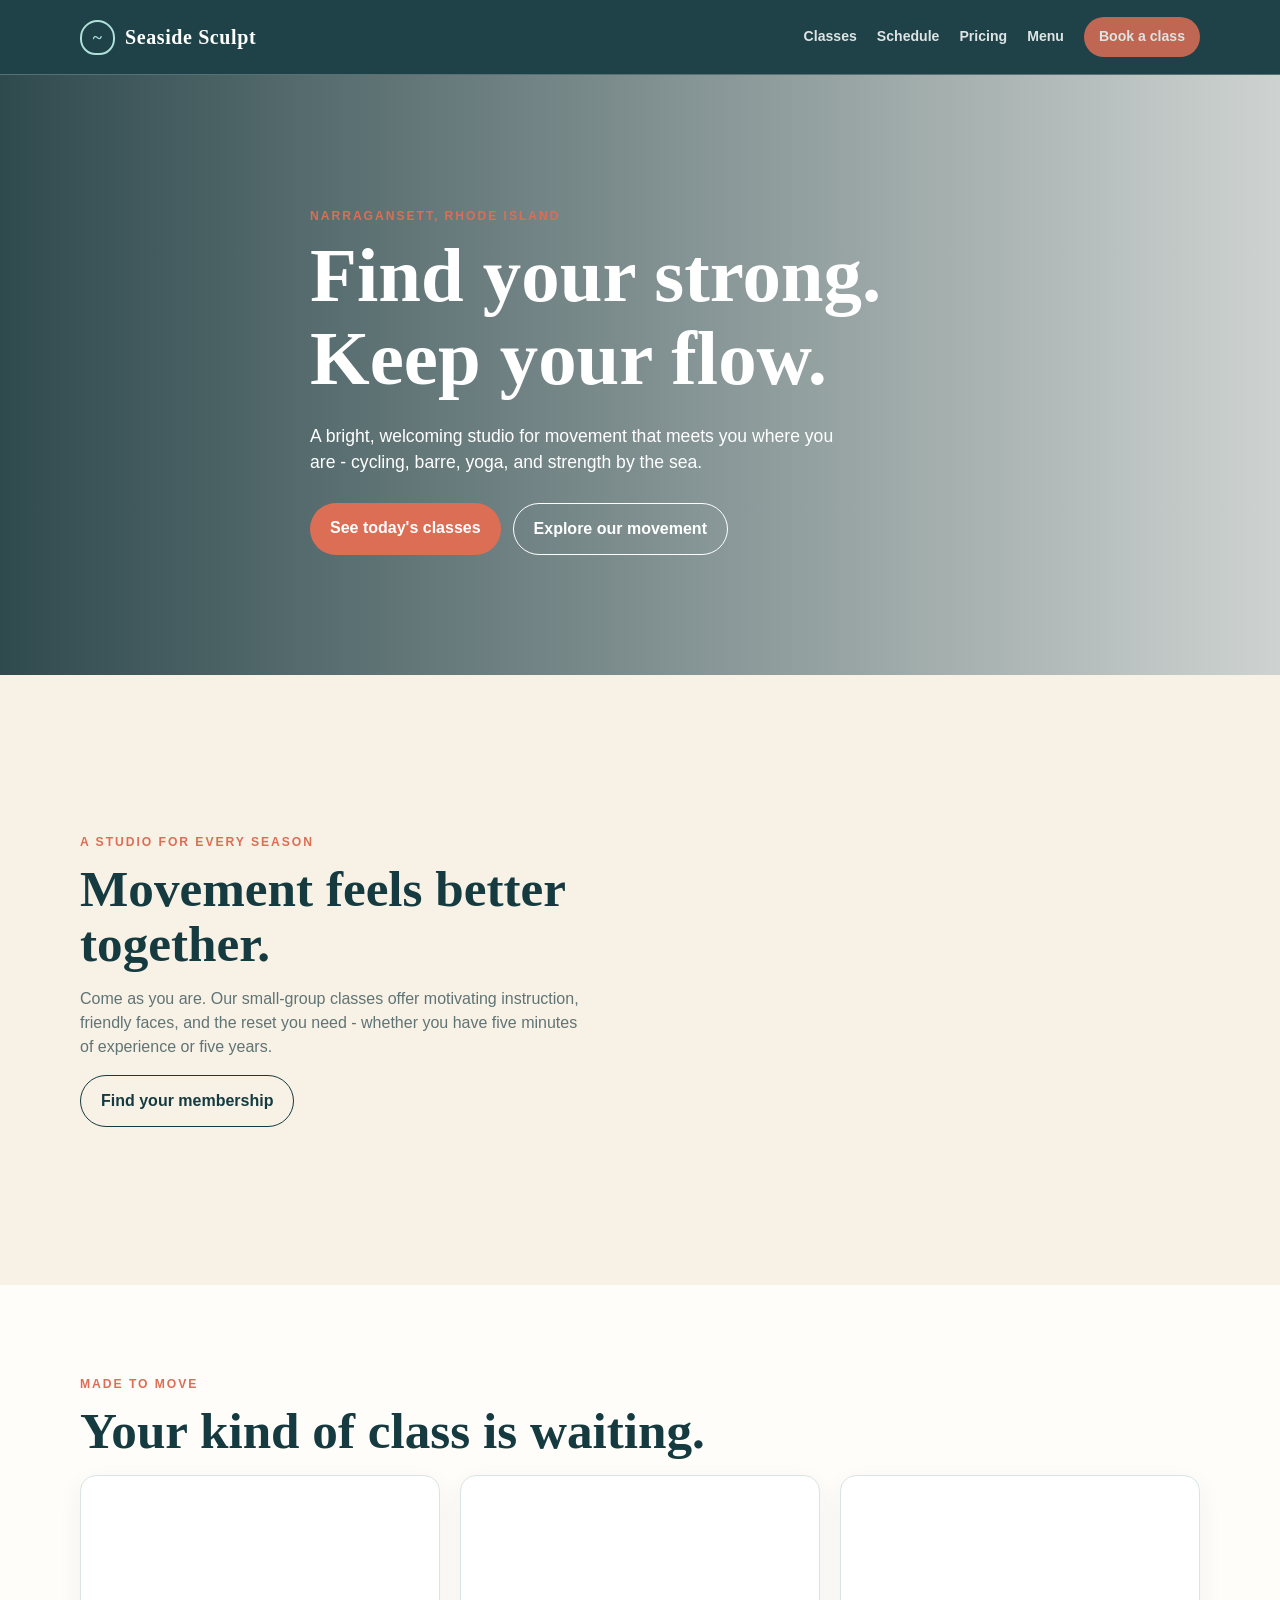
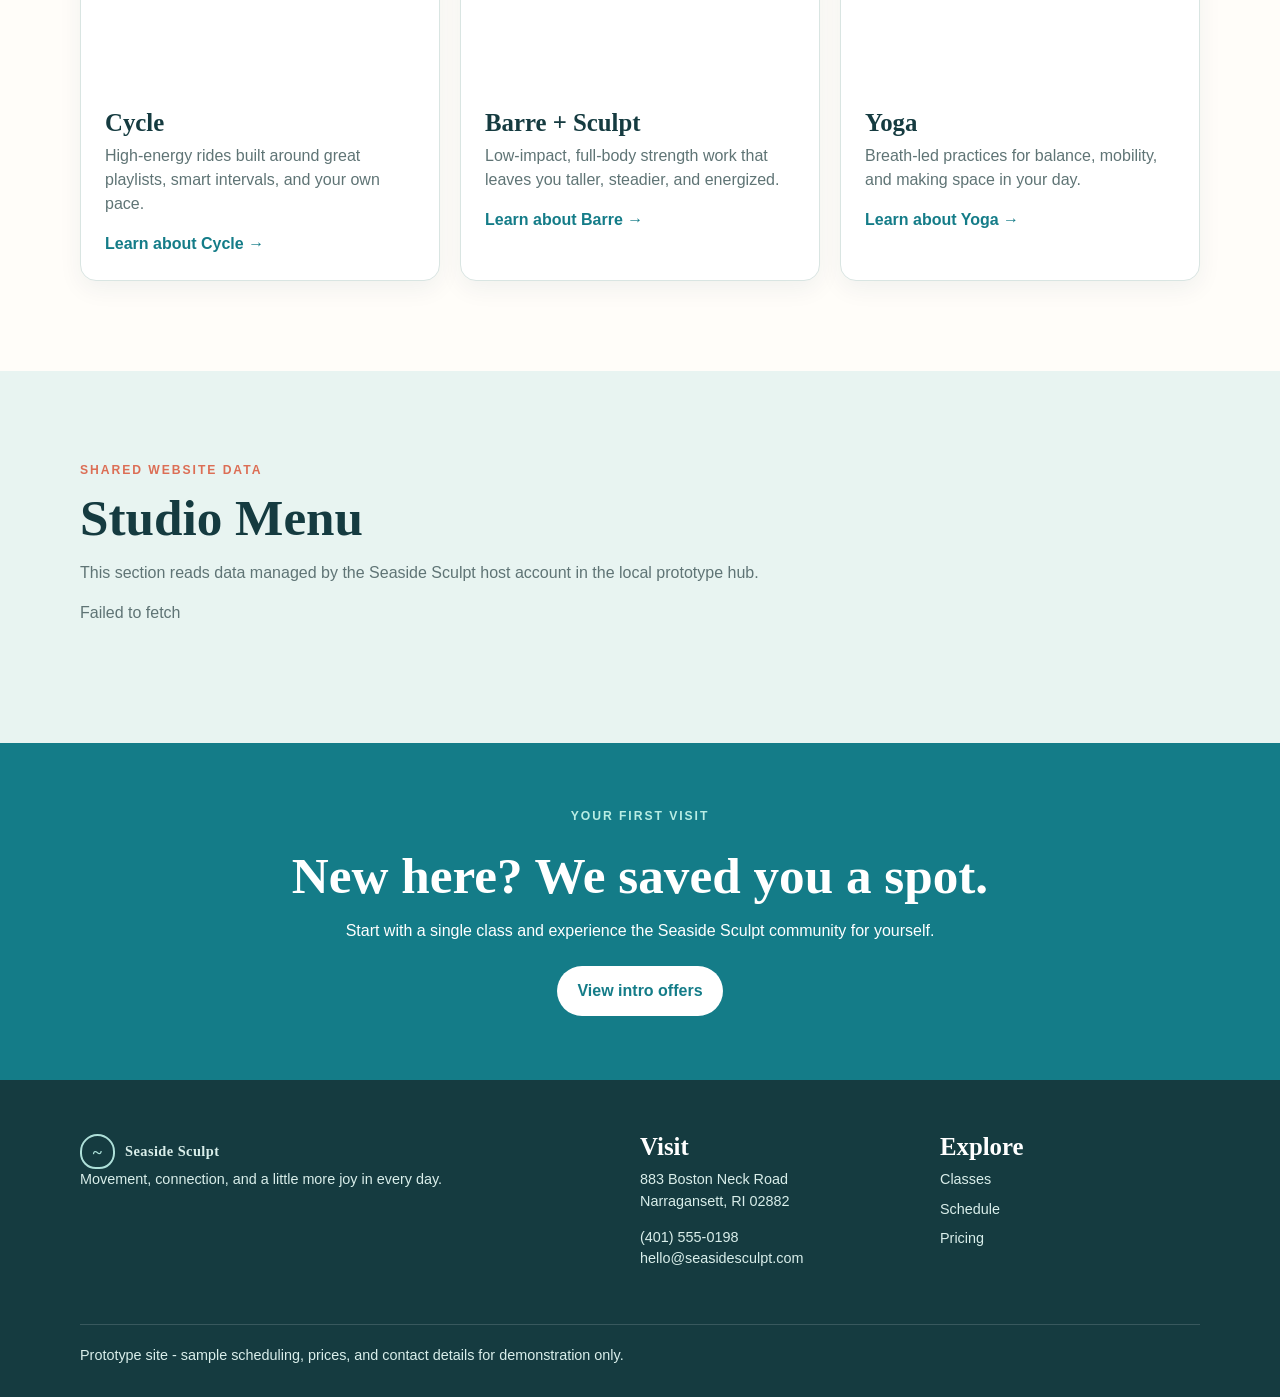
==== index.html @ a45eb60c "Initial Seaside Sculpt RI website Co-authored-by: Copilot App <223556219+Copilot@users.noreply.githu" ====
<!doctype html>
<html lang="en">
<head>
  <meta charset="utf-8">
  <meta name="viewport" content="width=device-width, initial-scale=1">
  <meta name="description" content="Seaside Sculpt is a welcoming Narragansett fitness studio for cycling, barre, yoga, and strength classes.">
  <title>Seaside Sculpt | Move by the sea</title>
  <link rel="stylesheet" href="styles.css">
</head>
<body data-page="home">
  <header class="site-header">
    <nav class="nav container" aria-label="Primary navigation">
      <a class="brand" href="index.html"><span class="brand-mark" aria-hidden="true">~</span>Seaside Sculpt</a>
      <button class="menu-toggle" aria-label="Open navigation" aria-expanded="false">☰</button>
      <div class="nav-links">
        <a href="classes/">Classes</a><a href="schedule/">Schedule</a><a href="pricing/">Pricing</a><a href="#live-menu">Menu</a>
        <a class="nav-button" href="schedule/">Book a class</a>
      </div>
    </nav>
  </header>
  <main>
    <section class="hero">
      <div class="container hero-copy">
        <p class="eyebrow">Narragansett, Rhode Island</p>
        <h1>Find your strong.<br>Keep your flow.</h1>
        <p>A bright, welcoming studio for movement that meets you where you are - cycling, barre, yoga, and strength by the sea.</p>
        <div class="hero-actions"><a class="button" href="schedule/">See today's classes</a><a class="button secondary" href="classes/">Explore our movement</a></div>
      </div>
    </section>
    <section class="intro">
      <div class="container two-col">
        <div>
          <p class="eyebrow">A studio for every season</p>
          <h2>Movement feels better together.</h2>
          <p class="lede">Come as you are. Our small-group classes offer motivating instruction, friendly faces, and the reset you need - whether you have five minutes of experience or five years.</p>
          <a class="button secondary" href="pricing/">Find your membership</a>
        </div>
        <div class="feature-image" role="img" aria-label="People training together in a bright studio"></div>
      </div>
    </section>
    <section class="section">
      <div class="container">
        <p class="eyebrow">Made to move</p>
        <h2>Your kind of class is waiting.</h2>
        <div class="cards">
          <article class="card"><div class="card-image"></div><div class="card-content"><h3>Cycle</h3><p>High-energy rides built around great playlists, smart intervals, and your own pace.</p><a class="book-link" href="classes/">Learn about Cycle →</a></div></article>
          <article class="card"><div class="card-image"></div><div class="card-content"><h3>Barre + Sculpt</h3><p>Low-impact, full-body strength work that leaves you taller, steadier, and energized.</p><a class="book-link" href="classes/">Learn about Barre →</a></div></article>
          <article class="card"><div class="card-image"></div><div class="card-content"><h3>Yoga</h3><p>Breath-led practices for balance, mobility, and making space in your day.</p><a class="book-link" href="classes/">Learn about Yoga →</a></div></article>
        </div>
      </div>
    </section>
    <section id="live-menu" class="section shared-menu-section" data-menu-api="http://127.0.0.1:5050/api/sites/seaside-sculpt/menu">
      <div class="container">
        <p class="eyebrow">Shared website data</p>
        <h2>Studio Menu</h2>
        <p class="lede">This section reads data managed by the Seaside Sculpt host account in the local prototype hub.</p>
        <p class="shared-menu-status" role="status">Loading menu data...</p>
        <div class="shared-menu-grid"></div>
      </div>
    </section>
    <section class="banner"><div class="container"><p class="eyebrow" style="color:#b9ede4">Your first visit</p><h2>New here? We saved you a spot.</h2><p>Start with a single class and experience the Seaside Sculpt community for yourself.</p><a class="button" href="pricing/">View intro offers</a></div></section>
  </main>
  <footer class="site-footer">
    <div class="container footer-grid">
      <div><a class="brand" href="index.html"><span class="brand-mark" aria-hidden="true">~</span>Seaside Sculpt</a><p>Movement, connection, and a little more joy in every day.</p></div>
      <div><h3>Visit</h3><p>883 Boston Neck Road<br>Narragansett, RI 02882</p><p>(401) 555-0198<br>hello@seasidesculpt.com</p></div>
      <div><h3>Explore</h3><div class="footer-links"><a href="classes/">Classes</a><a href="schedule/">Schedule</a><a href="pricing/">Pricing</a></div></div>
    </div><div class="container"><p class="copyright">Prototype site - sample scheduling, prices, and contact details for demonstration only.</p></div>
  </footer>
  <script src="app.js"></script>
  <script src="prototype-menu.js"></script>
</body>
</html>
---- styles.css ----
:root {
  --ink: #153b40;
  --muted: #5f7475;
  --ocean: #147c88;
  --foam: #e8f4f1;
  --sand: #f8f1e6;
  --coral: #dc6e55;
  --white: #fffdf9;
  --line: #d9e5e2;
  --shadow: 0 16px 40px rgba(21, 59, 64, .12);
}

* { box-sizing: border-box; }
html { scroll-behavior: smooth; }
body { margin: 0; color: var(--ink); background: var(--white); font-family: "Segoe UI", Arial, sans-serif; line-height: 1.5; }
a { color: inherit; text-decoration: none; }
button, input, select { font: inherit; }
.eyebrow { margin: 0 0 10px; color: var(--coral); font-size: .76rem; font-weight: 800; letter-spacing: .16em; text-transform: uppercase; }
h1, h2, h3, p { margin-top: 0; }
h1, h2, h3 { font-family: Georgia, "Times New Roman", serif; line-height: 1.08; }
h1 { font-size: clamp(2.8rem, 6vw, 5.8rem); margin-bottom: 22px; }
h2 { font-size: clamp(2rem, 4vw, 3.6rem); margin-bottom: 16px; }
h3 { font-size: 1.55rem; margin-bottom: 8px; }
.container { width: min(1120px, calc(100% - 40px)); margin: auto; }
.site-header { position: sticky; top: 0; z-index: 20; border-bottom: 1px solid rgba(255,255,255,.25); background: rgba(21,59,64,.96); color: white; }
.nav { min-height: 74px; display: flex; align-items: center; justify-content: space-between; gap: 20px; }
.brand { display: flex; align-items: center; gap: 10px; font-family: Georgia, serif; font-size: 1.25rem; font-weight: 700; letter-spacing: .03em; }
.brand-mark { width: 35px; height: 35px; border: 2px solid #aee0d9; border-radius: 50% 50% 45% 45%; display: grid; place-items: center; color: #aee0d9; font-size: 1.1rem; }
.nav-links { display: flex; align-items: center; gap: 20px; font-size: .88rem; font-weight: 700; }
.nav-links a { opacity: .85; }
.nav-links a:hover, .nav-links a[aria-current="page"] { opacity: 1; color: #b9ede4; }
.nav-button, .button { display: inline-block; border: 0; border-radius: 999px; padding: 13px 20px; background: var(--coral); color: white; font-weight: 800; cursor: pointer; }
.nav-button { padding: 9px 15px; }
.button.secondary { border: 1px solid var(--ink); background: transparent; color: var(--ink); }
.menu-toggle { display: none; border: 0; color: white; background: none; font-size: 1.5rem; }
.hero { min-height: 600px; display: grid; align-items: end; padding: 90px 0 78px; color: white; background: linear-gradient(90deg, rgba(11,43,48,.85), rgba(11,43,48,.2)), url("https://images.unsplash.com/photo-1544367567-0f2fcb009e0b?auto=format&fit=crop&w=1800&q=85") center/cover; }
.hero-copy { max-width: 660px; }
.hero p:not(.eyebrow) { max-width: 550px; font-size: 1.1rem; }
.hero-actions { display: flex; flex-wrap: wrap; gap: 12px; margin-top: 28px; }
.hero .button.secondary { border-color: white; color: white; }
.intro, .section { padding: 90px 0; }
.intro { background: var(--sand); }
.two-col { display: grid; grid-template-columns: 1fr 1fr; align-items: center; gap: clamp(34px, 8vw, 100px); }
.feature-image { min-height: 430px; border-radius: 160px 160px 16px 16px; background: url("https://images.unsplash.com/photo-1571019613454-1cb2f99b2d8b?auto=format&fit=crop&w=900&q=85") center/cover; }
.cards { display: grid; grid-template-columns: repeat(3, 1fr); gap: 20px; }
.card { overflow: hidden; border: 1px solid var(--line); border-radius: 16px; background: white; box-shadow: 0 8px 24px rgba(21,59,64,.06); }
.card-image { height: 210px; background-position: center; background-size: cover; }
.card:nth-child(1) .card-image { background-image: url("https://images.unsplash.com/photo-1518611012118-696072aa579a?auto=format&fit=crop&w=700&q=85"); }
.card:nth-child(2) .card-image { background-image: url("https://images.unsplash.com/photo-1574680178050-55c6a6a96e0a?auto=format&fit=crop&w=700&q=85"); }
.card:nth-child(3) .card-image { background-image: url("https://images.unsplash.com/photo-1506126613408-eca07ce68773?auto=format&fit=crop&w=700&q=85"); }
.card-content { padding: 24px; }
.card-content p, .lede { color: var(--muted); }
.banner { padding: 64px 0; background: var(--ocean); color: white; text-align: center; }
.banner p { max-width: 600px; margin: 0 auto 23px; }
.banner .button { background: white; color: var(--ocean); }
.page-hero { padding: 76px 0 58px; background: var(--foam); }
.page-hero h1 { font-size: clamp(2.7rem, 5vw, 4.8rem); }
.page-hero p { max-width: 650px; color: var(--muted); font-size: 1.1rem; }
.class-list, .pricing-grid { display: grid; gap: 18px; }
.class-list { grid-template-columns: repeat(3, 1fr); }
.class-item { padding: 30px; border-top: 5px solid var(--coral); background: var(--sand); }
.class-item:nth-child(2) { border-color: var(--ocean); }
.class-item:nth-child(3) { border-color: #a77745; }
.tag { display: inline-block; margin-bottom: 14px; color: var(--ocean); font-size: .75rem; font-weight: 800; letter-spacing: .1em; text-transform: uppercase; }
.schedule-toolbar { display: flex; justify-content: space-between; align-items: center; gap: 20px; margin: 30px 0 20px; }
.schedule-toolbar select { min-width: 220px; padding: 11px; border: 1px solid var(--line); border-radius: 6px; color: var(--ink); background: white; }
.schedule { width: 100%; border-collapse: collapse; }
.schedule th { padding: 14px 18px; color: var(--muted); font-size: .78rem; letter-spacing: .08em; text-align: left; text-transform: uppercase; }
.schedule td { padding: 20px 18px; border-top: 1px solid var(--line); }
.schedule td:first-child { font-weight: 800; white-space: nowrap; }
.schedule td:last-child { text-align: right; }
.book-link { color: var(--ocean); font-weight: 800; }
.pricing-grid { grid-template-columns: repeat(3, 1fr); align-items: stretch; }
.price-card { position: relative; padding: 32px; border: 1px solid var(--line); border-radius: 16px; background: white; }
.price-card.featured { border: 2px solid var(--ocean); box-shadow: var(--shadow); }
.badge { position: absolute; top: -13px; padding: 5px 11px; border-radius: 999px; background: var(--ocean); color: white; font-size: .72rem; font-weight: 800; letter-spacing: .08em; text-transform: uppercase; }
.price { margin: 22px 0; font-family: Georgia, serif; font-size: 3rem; }
.price span { font-family: "Segoe UI", Arial, sans-serif; font-size: .9rem; color: var(--muted); }
.price-card ul { padding-left: 18px; color: var(--muted); }
.price-card li { padding: 6px 0; }
.notice { padding: 20px; border-left: 4px solid var(--coral); background: var(--sand); }
.site-footer { padding: 54px 0 30px; background: var(--ink); color: #d9eeea; }
.footer-grid { display: grid; grid-template-columns: 2fr 1fr 1fr; gap: 40px; }
.site-footer h3 { color: white; }
.site-footer p, .site-footer a { font-size: .9rem; }
.footer-links { display: grid; gap: 8px; }
.copyright { margin: 40px 0 0; padding-top: 20px; border-top: 1px solid rgba(255,255,255,.15); font-size: .78rem; }

/* Staff pages */
.staff-shell { min-height: 100vh; background: #f4f7f6; }
.staff-header { display: flex; align-items: center; justify-content: space-between; gap: 16px; min-height: 70px; padding: 0 30px; background: var(--ink); color: white; }
.staff-header small { color: #b9ede4; }
.staff-main { width: min(1200px, calc(100% - 40px)); margin: 42px auto; }
.staff-main h1 { font-size: 2.7rem; }
.metrics { display: grid; grid-template-columns: repeat(4, 1fr); gap: 18px; margin: 28px 0; }
.metric { padding: 22px; border-radius: 12px; background: white; box-shadow: 0 4px 15px rgba(21,59,64,.06); }
.metric p { margin: 0; color: var(--muted); font-size: .85rem; }
.metric strong { display: block; margin-top: 6px; font-family: Georgia, serif; font-size: 2rem; }
.panel { margin-top: 22px; padding: 26px; border-radius: 12px; background: white; box-shadow: 0 4px 15px rgba(21,59,64,.06); }
.panel-header { display: flex; align-items: center; justify-content: space-between; gap: 15px; margin-bottom: 16px; }
.panel h2 { font-size: 1.7rem; margin: 0; }
.status { display: inline-block; padding: 4px 8px; border-radius: 999px; background: #e4f4ef; color: #18705a; font-size: .74rem; font-weight: 800; }
.status.pending { background: #fff2d9; color: #965c00; }
.staff-table { width: 100%; border-collapse: collapse; }
.staff-table th, .staff-table td { padding: 15px 10px; border-bottom: 1px solid var(--line); text-align: left; }
.staff-table th { color: var(--muted); font-size: .73rem; letter-spacing: .08em; text-transform: uppercase; }
.staff-table td:last-child { text-align: right; }
.staff-button { border: 1px solid var(--line); border-radius: 6px; padding: 8px 11px; color: var(--ink); background: white; font-size: .84rem; font-weight: 700; cursor: pointer; }
.staff-button:hover { background: var(--foam); }
.form-grid { display: grid; grid-template-columns: repeat(2, 1fr); gap: 15px; }
.form-grid label { display: grid; gap: 6px; color: var(--muted); font-size: .84rem; font-weight: 700; }
.form-grid input, .form-grid select { width: 100%; padding: 11px; border: 1px solid var(--line); border-radius: 6px; color: var(--ink); background: white; }
.staff-note { margin-top: 15px; color: var(--muted); font-size: .83rem; }
.toast { position: fixed; right: 24px; bottom: 24px; display: none; padding: 13px 18px; border-radius: 8px; background: var(--ink); color: white; box-shadow: var(--shadow); }
.toast.visible { display: block; }

/* Shared local data preview */
.shared-menu-section { background: var(--foam); }
.shared-menu-status { color: var(--muted); }
.shared-menu-grid { display: grid; grid-template-columns: repeat(auto-fit, minmax(240px, 1fr)); gap: 20px; margin-top: 28px; }
.shared-menu-card { overflow: hidden; border: 1px solid var(--line); border-radius: 16px; background: white; box-shadow: 0 8px 24px rgba(21,59,64,.06); }
.shared-menu-card > img { display: block; width: 100%; height: 190px; object-fit: cover; }
.shared-menu-card-content { padding: 22px; }
.shared-menu-heading { display: flex; align-items: baseline; justify-content: space-between; gap: 12px; }
.shared-menu-heading h3, .shared-menu-card p { margin: 0; }
.shared-menu-card p { margin-top: 8px; color: var(--muted); }
.shared-menu-category { color: var(--ocean) !important; font-size: .75rem; font-weight: 800; letter-spacing: .1em; text-transform: uppercase; }

@media (max-width: 760px) {
  .nav { min-height: 64px; }
  .menu-toggle { display: block; }
  .nav-links { position: absolute; top: 64px; left: 0; right: 0; display: none; flex-direction: column; align-items: stretch; gap: 0; padding: 10px 20px 20px; background: var(--ink); }
  .nav-links.open { display: flex; }
  .nav-links a, .nav-button { padding: 12px 0; }
  .nav-button { text-align: center; }
  .two-col, .cards, .class-list, .pricing-grid, .footer-grid, .metrics, .form-grid { grid-template-columns: 1fr; }
  .feature-image { min-height: 340px; order: -1; }
  .hero { min-height: 540px; padding: 70px 0 60px; }
  .intro, .section { padding: 62px 0; }
  .schedule-toolbar { align-items: stretch; flex-direction: column; }
  .schedule { display: block; overflow-x: auto; }
  .staff-header { padding: 15px 20px; }
  .staff-main { margin: 25px auto; }
  .staff-table { display: block; overflow-x: auto; }
}
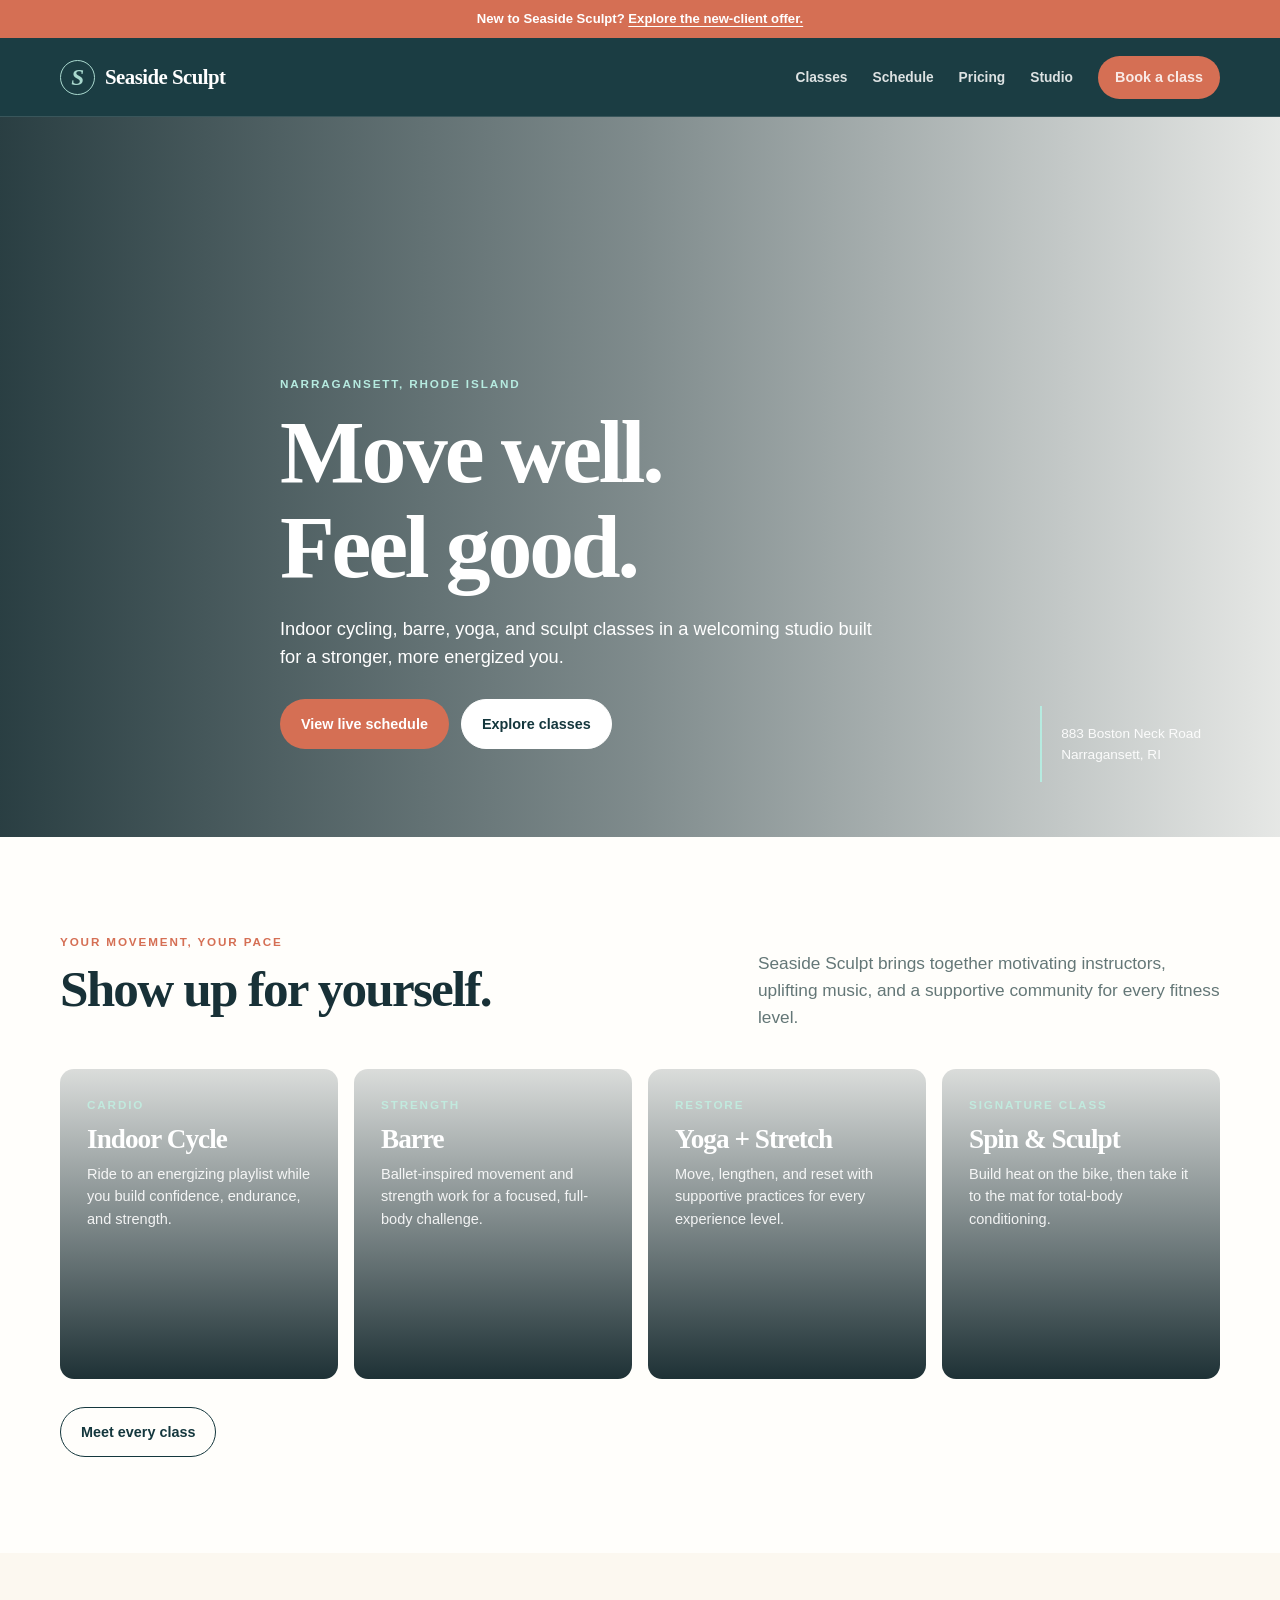
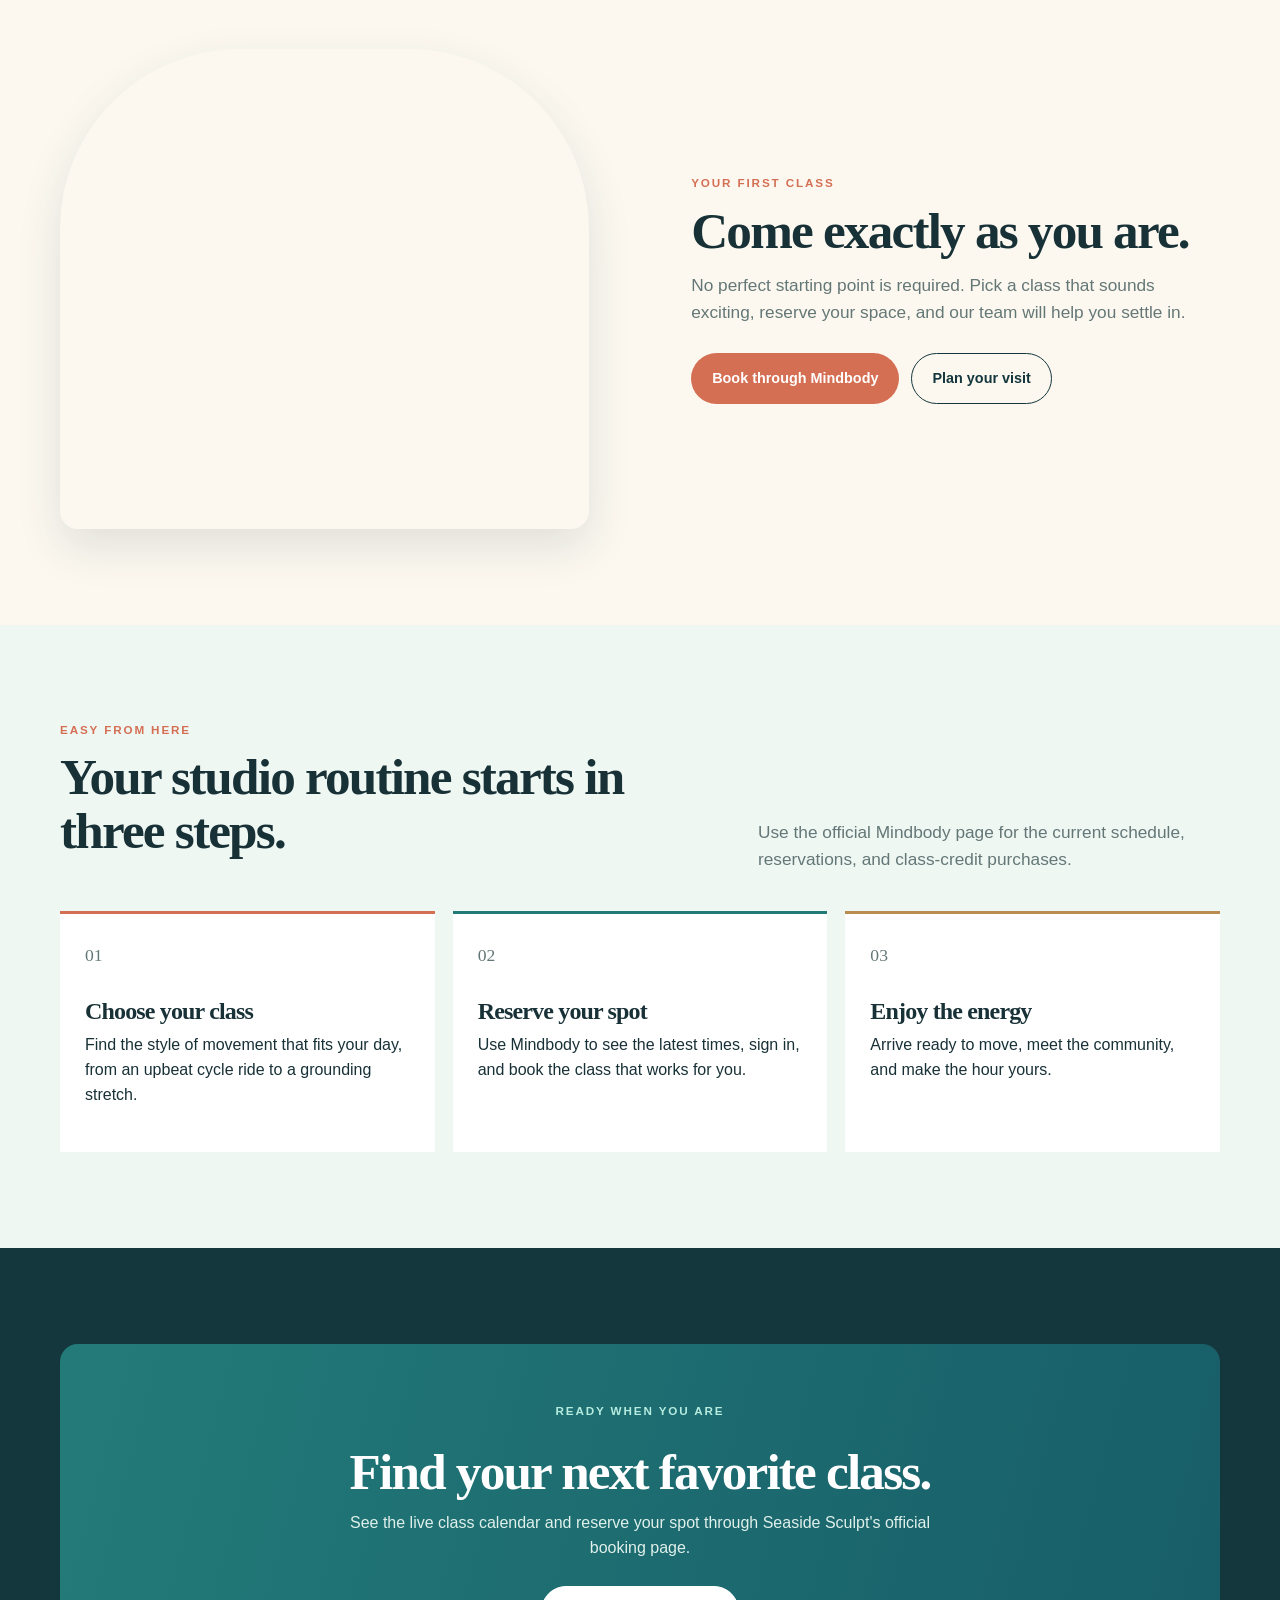
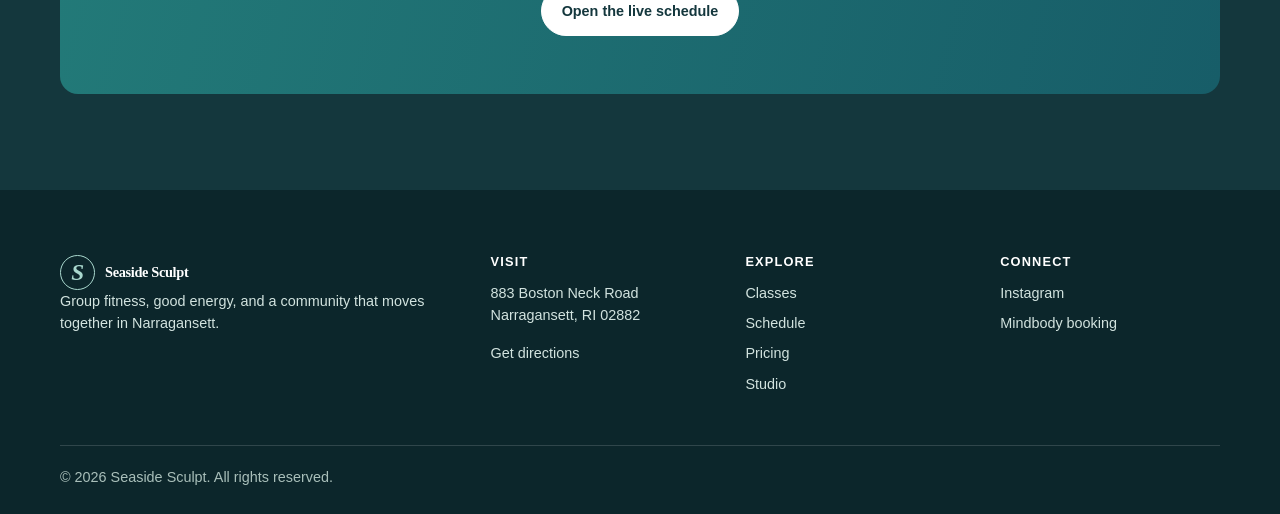
==== commit 3c08cf17: "Build Seaside Sculpt public website Co-authored-by: Copilot App <223556219+Copilot@users.noreply.git" ====
--- a/index.html
+++ b/index.html
@@ -3,71 +3,99 @@
 <head>
   <meta charset="utf-8">
   <meta name="viewport" content="width=device-width, initial-scale=1">
-  <meta name="description" content="Seaside Sculpt is a welcoming Narragansett fitness studio for cycling, barre, yoga, and strength classes.">
-  <title>Seaside Sculpt | Move by the sea</title>
+  <meta name="description" content="Seaside Sculpt is a group fitness studio in Narragansett, Rhode Island offering indoor cycling, barre, yoga, stretch, and Spin & Sculpt classes.">
+  <title>Seaside Sculpt | Group Fitness in Narragansett, RI</title>
   <link rel="stylesheet" href="styles.css">
 </head>
-<body data-page="home">
+<body>
+  <a class="skip-link" href="#main-content">Skip to content</a>
+  <div class="announcement">New to Seaside Sculpt? <a href="pricing/">Explore the new-client offer.</a></div>
   <header class="site-header">
     <nav class="nav container" aria-label="Primary navigation">
-      <a class="brand" href="index.html"><span class="brand-mark" aria-hidden="true">~</span>Seaside Sculpt</a>
-      <button class="menu-toggle" aria-label="Open navigation" aria-expanded="false">☰</button>
+      <a class="brand" href="./" aria-label="Seaside Sculpt home"><span class="brand-mark" aria-hidden="true">S</span>Seaside Sculpt</a>
+      <button class="menu-toggle" type="button" aria-label="Open navigation" aria-expanded="false">☰</button>
       <div class="nav-links">
-        <a href="classes/">Classes</a><a href="schedule/">Schedule</a><a href="pricing/">Pricing</a><a href="#live-menu">Menu</a>
-        <a class="nav-button" href="schedule/">Book a class</a>
+        <a href="classes/">Classes</a>
+        <a href="schedule/">Schedule</a>
+        <a href="pricing/">Pricing</a>
+        <a href="visit/">Studio</a>
+        <a class="nav-button" href="https://www.mindbodyonline.com/explore/locations/seaside-sculpt" target="_blank" rel="noopener noreferrer">Book a class</a>
       </div>
     </nav>
   </header>
-  <main>
+  <main id="main-content">
     <section class="hero">
       <div class="container hero-copy">
         <p class="eyebrow">Narragansett, Rhode Island</p>
-        <h1>Find your strong.<br>Keep your flow.</h1>
-        <p>A bright, welcoming studio for movement that meets you where you are - cycling, barre, yoga, and strength by the sea.</p>
-        <div class="hero-actions"><a class="button" href="schedule/">See today's classes</a><a class="button secondary" href="classes/">Explore our movement</a></div>
+        <h1>Move well.<br>Feel good.</h1>
+        <p>Indoor cycling, barre, yoga, and sculpt classes in a welcoming studio built for a stronger, more energized you.</p>
+        <div class="hero-actions">
+          <a class="button" href="https://www.mindbodyonline.com/explore/locations/seaside-sculpt" target="_blank" rel="noopener noreferrer">View live schedule</a>
+          <a class="button light" href="classes/">Explore classes</a>
+        </div>
       </div>
+      <p class="hero-aside">883 Boston Neck Road<br>Narragansett, RI</p>
     </section>
-    <section class="intro">
-      <div class="container two-col">
+
+    <section class="section">
+      <div class="container section-heading">
+        <div><p class="eyebrow">Your movement, your pace</p><h2>Show up for yourself.</h2></div>
+        <p class="lede">Seaside Sculpt brings together motivating instructors, uplifting music, and a supportive community for every fitness level.</p>
+      </div>
+      <div class="container class-grid">
+        <article class="class-card"><p class="eyebrow">Cardio</p><h3>Indoor Cycle</h3><p>Ride to an energizing playlist while you build confidence, endurance, and strength.</p></article>
+        <article class="class-card"><p class="eyebrow">Strength</p><h3>Barre</h3><p>Ballet-inspired movement and strength work for a focused, full-body challenge.</p></article>
+        <article class="class-card"><p class="eyebrow">Restore</p><h3>Yoga + Stretch</h3><p>Move, lengthen, and reset with supportive practices for every experience level.</p></article>
+        <article class="class-card"><p class="eyebrow">Signature class</p><h3>Spin &amp; Sculpt</h3><p>Build heat on the bike, then take it to the mat for total-body conditioning.</p></article>
+      </div>
+      <div class="container button-row"><a class="button secondary" href="classes/">Meet every class</a></div>
+    </section>
+
+    <section class="section section-sand">
+      <div class="container split">
+        <div class="image-panel" role="img" aria-label="People moving together in a fitness studio"></div>
         <div>
-          <p class="eyebrow">A studio for every season</p>
-          <h2>Movement feels better together.</h2>
-          <p class="lede">Come as you are. Our small-group classes offer motivating instruction, friendly faces, and the reset you need - whether you have five minutes of experience or five years.</p>
-          <a class="button secondary" href="pricing/">Find your membership</a>
-        </div>
-        <div class="feature-image" role="img" aria-label="People training together in a bright studio"></div>
-      </div>
-    </section>
-    <section class="section">
-      <div class="container">
-        <p class="eyebrow">Made to move</p>
-        <h2>Your kind of class is waiting.</h2>
-        <div class="cards">
-          <article class="card"><div class="card-image"></div><div class="card-content"><h3>Cycle</h3><p>High-energy rides built around great playlists, smart intervals, and your own pace.</p><a class="book-link" href="classes/">Learn about Cycle →</a></div></article>
-          <article class="card"><div class="card-image"></div><div class="card-content"><h3>Barre + Sculpt</h3><p>Low-impact, full-body strength work that leaves you taller, steadier, and energized.</p><a class="book-link" href="classes/">Learn about Barre →</a></div></article>
-          <article class="card"><div class="card-image"></div><div class="card-content"><h3>Yoga</h3><p>Breath-led practices for balance, mobility, and making space in your day.</p><a class="book-link" href="classes/">Learn about Yoga →</a></div></article>
+          <p class="eyebrow">Your first class</p>
+          <h2>Come exactly as you are.</h2>
+          <p class="lede">No perfect starting point is required. Pick a class that sounds exciting, reserve your space, and our team will help you settle in.</p>
+          <div class="button-row">
+            <a class="button" href="https://www.mindbodyonline.com/explore/locations/seaside-sculpt" target="_blank" rel="noopener noreferrer">Book through Mindbody</a>
+            <a class="button secondary" href="visit/">Plan your visit</a>
+          </div>
         </div>
       </div>
     </section>
-    <section id="live-menu" class="section shared-menu-section" data-menu-api="http://127.0.0.1:5050/api/sites/seaside-sculpt/menu">
-      <div class="container">
-        <p class="eyebrow">Shared website data</p>
-        <h2>Studio Menu</h2>
-        <p class="lede">This section reads data managed by the Seaside Sculpt host account in the local prototype hub.</p>
-        <p class="shared-menu-status" role="status">Loading menu data...</p>
-        <div class="shared-menu-grid"></div>
+
+    <section class="section section-mist">
+      <div class="container section-heading">
+        <div><p class="eyebrow">Easy from here</p><h2>Your studio routine starts in three steps.</h2></div>
+        <p class="lede">Use the official Mindbody page for the current schedule, reservations, and class-credit purchases.</p>
+      </div>
+      <div class="container visit-grid">
+        <article class="visit-step"><span class="step-number">01</span><h3>Choose your class</h3><p>Find the style of movement that fits your day, from an upbeat cycle ride to a grounding stretch.</p></article>
+        <article class="visit-step"><span class="step-number">02</span><h3>Reserve your spot</h3><p>Use Mindbody to see the latest times, sign in, and book the class that works for you.</p></article>
+        <article class="visit-step"><span class="step-number">03</span><h3>Enjoy the energy</h3><p>Arrive ready to move, meet the community, and make the hour yours.</p></article>
       </div>
     </section>
-    <section class="banner"><div class="container"><p class="eyebrow" style="color:#b9ede4">Your first visit</p><h2>New here? We saved you a spot.</h2><p>Start with a single class and experience the Seaside Sculpt community for yourself.</p><a class="button" href="pricing/">View intro offers</a></div></section>
+
+    <section class="section section-dark">
+      <div class="container callout">
+        <p class="eyebrow">Ready when you are</p>
+        <h2>Find your next favorite class.</h2>
+        <p>See the live class calendar and reserve your spot through Seaside Sculpt's official booking page.</p>
+        <a class="button light" href="https://www.mindbodyonline.com/explore/locations/seaside-sculpt" target="_blank" rel="noopener noreferrer">Open the live schedule</a>
+      </div>
+    </section>
   </main>
   <footer class="site-footer">
     <div class="container footer-grid">
-      <div><a class="brand" href="index.html"><span class="brand-mark" aria-hidden="true">~</span>Seaside Sculpt</a><p>Movement, connection, and a little more joy in every day.</p></div>
-      <div><h3>Visit</h3><p>883 Boston Neck Road<br>Narragansett, RI 02882</p><p>(401) 555-0198<br>hello@seasidesculpt.com</p></div>
-      <div><h3>Explore</h3><div class="footer-links"><a href="classes/">Classes</a><a href="schedule/">Schedule</a><a href="pricing/">Pricing</a></div></div>
-    </div><div class="container"><p class="copyright">Prototype site - sample scheduling, prices, and contact details for demonstration only.</p></div>
+      <div><a class="brand" href="./"><span class="brand-mark" aria-hidden="true">S</span>Seaside Sculpt</a><p>Group fitness, good energy, and a community that moves together in Narragansett.</p></div>
+      <div><h3>Visit</h3><p>883 Boston Neck Road<br>Narragansett, RI 02882</p><a href="https://www.google.com/maps/search/?api=1&amp;query=883+Boston+Neck+Road,+Narragansett,+RI+02882" target="_blank" rel="noopener noreferrer">Get directions</a></div>
+      <div><h3>Explore</h3><div class="footer-links"><a href="classes/">Classes</a><a href="schedule/">Schedule</a><a href="pricing/">Pricing</a><a href="visit/">Studio</a></div></div>
+      <div><h3>Connect</h3><div class="footer-links"><a href="https://www.instagram.com/gansettseasidesculpt" target="_blank" rel="noopener noreferrer">Instagram</a><a href="https://www.mindbodyonline.com/explore/locations/seaside-sculpt" target="_blank" rel="noopener noreferrer">Mindbody booking</a></div></div>
+    </div>
+    <div class="container"><p class="copyright">© <span id="year">2026</span> Seaside Sculpt. All rights reserved.</p></div>
   </footer>
   <script src="app.js"></script>
-  <script src="prototype-menu.js"></script>
 </body>
 </html>
--- a/styles.css
+++ b/styles.css
@@ -1,94 +1,153 @@
 :root {
-  --ink: #153b40;
-  --muted: #5f7475;
-  --ocean: #147c88;
-  --foam: #e8f4f1;
-  --sand: #f8f1e6;
-  --coral: #dc6e55;
-  --white: #fffdf9;
-  --line: #d9e5e2;
-  --shadow: 0 16px 40px rgba(21, 59, 64, .12);
+  --navy: #14373d;
+  --navy-deep: #0c262b;
+  --teal: #237b79;
+  --seafoam: #dceddf;
+  --mist: #eff7f3;
+  --cream: #fcf8f0;
+  --sand: #ead9bd;
+  --sunset: #d56f54;
+  --ink: #183137;
+  --muted: #647777;
+  --line: #d5e0dc;
+  --white: #fffefb;
+  --shadow: 0 18px 45px rgba(20, 55, 61, .12);
 }
 
 * { box-sizing: border-box; }
 html { scroll-behavior: smooth; }
-body { margin: 0; color: var(--ink); background: var(--white); font-family: "Segoe UI", Arial, sans-serif; line-height: 1.5; }
+body { margin: 0; color: var(--ink); background: var(--white); font-family: Inter, "Segoe UI", Arial, sans-serif; line-height: 1.55; }
+body.nav-open { overflow: hidden; }
 a { color: inherit; text-decoration: none; }
 button, input, select { font: inherit; }
-.eyebrow { margin: 0 0 10px; color: var(--coral); font-size: .76rem; font-weight: 800; letter-spacing: .16em; text-transform: uppercase; }
+img { display: block; max-width: 100%; }
 h1, h2, h3, p { margin-top: 0; }
-h1, h2, h3 { font-family: Georgia, "Times New Roman", serif; line-height: 1.08; }
-h1 { font-size: clamp(2.8rem, 6vw, 5.8rem); margin-bottom: 22px; }
-h2 { font-size: clamp(2rem, 4vw, 3.6rem); margin-bottom: 16px; }
-h3 { font-size: 1.55rem; margin-bottom: 8px; }
-.container { width: min(1120px, calc(100% - 40px)); margin: auto; }
-.site-header { position: sticky; top: 0; z-index: 20; border-bottom: 1px solid rgba(255,255,255,.25); background: rgba(21,59,64,.96); color: white; }
-.nav { min-height: 74px; display: flex; align-items: center; justify-content: space-between; gap: 20px; }
-.brand { display: flex; align-items: center; gap: 10px; font-family: Georgia, serif; font-size: 1.25rem; font-weight: 700; letter-spacing: .03em; }
-.brand-mark { width: 35px; height: 35px; border: 2px solid #aee0d9; border-radius: 50% 50% 45% 45%; display: grid; place-items: center; color: #aee0d9; font-size: 1.1rem; }
-.nav-links { display: flex; align-items: center; gap: 20px; font-size: .88rem; font-weight: 700; }
-.nav-links a { opacity: .85; }
-.nav-links a:hover, .nav-links a[aria-current="page"] { opacity: 1; color: #b9ede4; }
-.nav-button, .button { display: inline-block; border: 0; border-radius: 999px; padding: 13px 20px; background: var(--coral); color: white; font-weight: 800; cursor: pointer; }
-.nav-button { padding: 9px 15px; }
-.button.secondary { border: 1px solid var(--ink); background: transparent; color: var(--ink); }
-.menu-toggle { display: none; border: 0; color: white; background: none; font-size: 1.5rem; }
-.hero { min-height: 600px; display: grid; align-items: end; padding: 90px 0 78px; color: white; background: linear-gradient(90deg, rgba(11,43,48,.85), rgba(11,43,48,.2)), url("https://images.unsplash.com/photo-1544367567-0f2fcb009e0b?auto=format&fit=crop&w=1800&q=85") center/cover; }
-.hero-copy { max-width: 660px; }
-.hero p:not(.eyebrow) { max-width: 550px; font-size: 1.1rem; }
-.hero-actions { display: flex; flex-wrap: wrap; gap: 12px; margin-top: 28px; }
-.hero .button.secondary { border-color: white; color: white; }
-.intro, .section { padding: 90px 0; }
-.intro { background: var(--sand); }
-.two-col { display: grid; grid-template-columns: 1fr 1fr; align-items: center; gap: clamp(34px, 8vw, 100px); }
-.feature-image { min-height: 430px; border-radius: 160px 160px 16px 16px; background: url("https://images.unsplash.com/photo-1571019613454-1cb2f99b2d8b?auto=format&fit=crop&w=900&q=85") center/cover; }
-.cards { display: grid; grid-template-columns: repeat(3, 1fr); gap: 20px; }
-.card { overflow: hidden; border: 1px solid var(--line); border-radius: 16px; background: white; box-shadow: 0 8px 24px rgba(21,59,64,.06); }
-.card-image { height: 210px; background-position: center; background-size: cover; }
-.card:nth-child(1) .card-image { background-image: url("https://images.unsplash.com/photo-1518611012118-696072aa579a?auto=format&fit=crop&w=700&q=85"); }
-.card:nth-child(2) .card-image { background-image: url("https://images.unsplash.com/photo-1574680178050-55c6a6a96e0a?auto=format&fit=crop&w=700&q=85"); }
-.card:nth-child(3) .card-image { background-image: url("https://images.unsplash.com/photo-1506126613408-eca07ce68773?auto=format&fit=crop&w=700&q=85"); }
-.card-content { padding: 24px; }
-.card-content p, .lede { color: var(--muted); }
-.banner { padding: 64px 0; background: var(--ocean); color: white; text-align: center; }
-.banner p { max-width: 600px; margin: 0 auto 23px; }
-.banner .button { background: white; color: var(--ocean); }
-.page-hero { padding: 76px 0 58px; background: var(--foam); }
-.page-hero h1 { font-size: clamp(2.7rem, 5vw, 4.8rem); }
-.page-hero p { max-width: 650px; color: var(--muted); font-size: 1.1rem; }
-.class-list, .pricing-grid { display: grid; gap: 18px; }
-.class-list { grid-template-columns: repeat(3, 1fr); }
-.class-item { padding: 30px; border-top: 5px solid var(--coral); background: var(--sand); }
-.class-item:nth-child(2) { border-color: var(--ocean); }
-.class-item:nth-child(3) { border-color: #a77745; }
-.tag { display: inline-block; margin-bottom: 14px; color: var(--ocean); font-size: .75rem; font-weight: 800; letter-spacing: .1em; text-transform: uppercase; }
-.schedule-toolbar { display: flex; justify-content: space-between; align-items: center; gap: 20px; margin: 30px 0 20px; }
-.schedule-toolbar select { min-width: 220px; padding: 11px; border: 1px solid var(--line); border-radius: 6px; color: var(--ink); background: white; }
-.schedule { width: 100%; border-collapse: collapse; }
-.schedule th { padding: 14px 18px; color: var(--muted); font-size: .78rem; letter-spacing: .08em; text-align: left; text-transform: uppercase; }
-.schedule td { padding: 20px 18px; border-top: 1px solid var(--line); }
-.schedule td:first-child { font-weight: 800; white-space: nowrap; }
-.schedule td:last-child { text-align: right; }
-.book-link { color: var(--ocean); font-weight: 800; }
-.pricing-grid { grid-template-columns: repeat(3, 1fr); align-items: stretch; }
-.price-card { position: relative; padding: 32px; border: 1px solid var(--line); border-radius: 16px; background: white; }
-.price-card.featured { border: 2px solid var(--ocean); box-shadow: var(--shadow); }
-.badge { position: absolute; top: -13px; padding: 5px 11px; border-radius: 999px; background: var(--ocean); color: white; font-size: .72rem; font-weight: 800; letter-spacing: .08em; text-transform: uppercase; }
-.price { margin: 22px 0; font-family: Georgia, serif; font-size: 3rem; }
-.price span { font-family: "Segoe UI", Arial, sans-serif; font-size: .9rem; color: var(--muted); }
-.price-card ul { padding-left: 18px; color: var(--muted); }
-.price-card li { padding: 6px 0; }
-.notice { padding: 20px; border-left: 4px solid var(--coral); background: var(--sand); }
-.site-footer { padding: 54px 0 30px; background: var(--ink); color: #d9eeea; }
-.footer-grid { display: grid; grid-template-columns: 2fr 1fr 1fr; gap: 40px; }
-.site-footer h3 { color: white; }
+h1, h2, h3 { font-family: Georgia, "Times New Roman", serif; letter-spacing: -.035em; line-height: 1.06; }
+h1 { margin-bottom: 20px; font-size: clamp(3rem, 7vw, 6.4rem); }
+h2 { margin-bottom: 14px; font-size: clamp(2.15rem, 4vw, 4rem); }
+h3 { margin-bottom: 9px; font-size: 1.5rem; }
+.container { width: min(1160px, calc(100% - 48px)); margin: 0 auto; }
+.eyebrow { margin-bottom: 11px; color: var(--sunset); font-size: .73rem; font-weight: 800; letter-spacing: .16em; text-transform: uppercase; }
+.lede { max-width: 650px; color: var(--muted); font-size: 1.08rem; }
+.skip-link { position: absolute; z-index: 99; left: 18px; top: -50px; padding: 10px 15px; background: var(--white); color: var(--navy); font-weight: 800; }
+.skip-link:focus { top: 18px; }
+
+.announcement { padding: 9px 18px; background: var(--sunset); color: white; font-size: .82rem; font-weight: 750; text-align: center; }
+.announcement a { text-decoration: underline; text-underline-offset: 3px; }
+.site-header { position: sticky; z-index: 20; top: 0; border-bottom: 1px solid rgba(255,255,255,.13); background: rgba(20, 55, 61, .97); color: white; }
+.nav { display: flex; min-height: 78px; align-items: center; justify-content: space-between; gap: 25px; }
+.brand { display: inline-flex; flex-shrink: 0; align-items: center; gap: 10px; font-family: Georgia, "Times New Roman", serif; font-size: 1.3rem; font-weight: 700; letter-spacing: -.025em; }
+.brand-mark { display: grid; width: 35px; height: 35px; place-items: center; border: 1.5px solid #a9d8ce; border-radius: 50%; color: #a9d8ce; font-family: Georgia, "Times New Roman", serif; font-size: 1.45rem; font-style: italic; line-height: 1; }
+.nav-links { display: flex; align-items: center; gap: 25px; font-size: .86rem; font-weight: 750; }
+.nav-links a { color: rgba(255,255,255,.85); }
+.nav-links a:hover, .nav-links a[aria-current="page"] { color: #b6ebe0; }
+.nav-button, .button { display: inline-flex; align-items: center; justify-content: center; border: 1px solid transparent; border-radius: 999px; padding: 13px 20px; background: var(--sunset); color: white; font-size: .9rem; font-weight: 800; transition: background .2s ease, color .2s ease, transform .2s ease; }
+.nav-button { padding: 9px 16px; }
+.button:hover, .nav-button:hover { background: #bc5942; color: white; transform: translateY(-1px); }
+.button.secondary { border-color: var(--navy); background: transparent; color: var(--navy); }
+.button.secondary:hover { border-color: var(--teal); background: var(--teal); color: white; }
+.button.light { border-color: white; background: white; color: var(--navy); }
+.button.light:hover { background: #d9eee8; }
+.menu-toggle { display: none; border: 0; padding: 8px; background: transparent; color: white; cursor: pointer; font-size: 1.45rem; }
+
+.hero { position: relative; display: grid; min-height: min(720px, calc(100vh - 115px)); align-items: end; overflow: hidden; padding: 105px 0 88px; color: white; background: linear-gradient(90deg, rgba(10, 34, 39, .87) 0%, rgba(10, 34, 39, .52) 50%, rgba(10, 34, 39, .1) 100%), url("https://images.unsplash.com/photo-1518611012118-696072aa579a?auto=format&fit=crop&w=2200&q=85") center/cover; }
+.hero-copy { position: relative; max-width: 720px; }
+.hero .eyebrow { color: #b6ebe0; }
+.hero-copy > p:not(.eyebrow) { max-width: 600px; font-size: 1.14rem; }
+.hero-actions, .button-row { display: flex; flex-wrap: wrap; gap: 12px; margin-top: 28px; }
+.hero-aside { position: absolute; right: max(24px, calc((100vw - 1160px) / 2)); bottom: 42px; max-width: 220px; padding: 17px 19px; border-left: 2px solid #b6ebe0; color: rgba(255,255,255,.92); font-size: .85rem; }
+
+.section { padding: 96px 0; }
+.section-tight { padding: 68px 0; }
+.section-sand { background: var(--cream); }
+.section-mist { background: var(--mist); }
+.section-dark { background: var(--navy); color: white; }
+.section-dark .eyebrow { color: #b6ebe0; }
+.section-dark .lede { color: #d6e8e4; }
+.section-heading { display: grid; grid-template-columns: minmax(0, 1fr) minmax(250px, .7fr); gap: 38px; align-items: end; margin-bottom: 38px; }
+.section-heading .lede { margin: 0; }
+.split { display: grid; grid-template-columns: 1fr 1fr; gap: clamp(35px, 8vw, 110px); align-items: center; }
+.image-panel { min-height: 480px; border-radius: 180px 180px 18px 18px; background: url("https://images.unsplash.com/photo-1571019613454-1cb2f99b2d8b?auto=format&fit=crop&w=1000&q=85") center/cover; box-shadow: var(--shadow); }
+.image-panel.studio { background-image: url("https://images.unsplash.com/photo-1534438327276-14e5300c3a48?auto=format&fit=crop&w=1000&q=85"); }
+.text-link { color: var(--teal); font-weight: 800; }
+.text-link:hover { color: var(--sunset); }
+
+.class-grid { display: grid; grid-template-columns: repeat(4, 1fr); gap: 16px; }
+.class-card { position: relative; min-height: 310px; padding: 27px; overflow: hidden; border-radius: 14px; color: white; background: var(--navy); }
+.class-card::before { position: absolute; inset: 0; background: linear-gradient(0deg, rgba(8,29,34,.91), rgba(8,29,34,.15)); content: ""; }
+.class-card > * { position: relative; }
+.class-card:nth-child(1) { background: center/cover url("https://images.unsplash.com/photo-1538805060514-97d9cc17730c?auto=format&fit=crop&w=800&q=85"); }
+.class-card:nth-child(2) { background: center/cover url("https://images.unsplash.com/photo-1518611012118-696072aa579a?auto=format&fit=crop&w=800&q=85"); }
+.class-card:nth-child(3) { background: center/cover url("https://images.unsplash.com/photo-1506126613408-eca07ce68773?auto=format&fit=crop&w=800&q=85"); }
+.class-card:nth-child(4) { background: center/cover url("https://images.unsplash.com/photo-1599443015574-be5fe8a05783?auto=format&fit=crop&w=800&q=85"); }
+.class-card .eyebrow { color: #c1eade; }
+.class-card h3 { font-size: 1.7rem; }
+.class-card p:last-child { margin-bottom: 0; color: rgba(255,255,255,.9); font-size: .91rem; }
+
+.visit-grid { display: grid; grid-template-columns: repeat(3, 1fr); gap: 18px; }
+.visit-step { padding: 28px 25px; border-top: 3px solid var(--sunset); background: white; }
+.visit-step:nth-child(2) { border-color: var(--teal); }
+.visit-step:nth-child(3) { border-color: #ba8c51; }
+.step-number { display: block; margin-bottom: 30px; color: var(--muted); font-family: Georgia, serif; font-size: 1.1rem; }
+.callout { padding: 58px clamp(25px, 6vw, 78px); border-radius: 18px; background: linear-gradient(105deg, var(--teal), #175d68); color: white; text-align: center; }
+.callout h2 { margin-bottom: 12px; }
+.callout p { max-width: 590px; margin: 0 auto 25px; color: #e0f0eb; }
+
+.page-hero { padding: 97px 0 80px; background: linear-gradient(120deg, var(--mist), var(--cream)); }
+.page-hero .lede { margin-bottom: 0; }
+.page-hero--classes { background: linear-gradient(90deg, rgba(11,38,44,.8), rgba(11,38,44,.2)), url("https://images.unsplash.com/photo-1538805060514-97d9cc17730c?auto=format&fit=crop&w=1800&q=85") center/cover; color: white; }
+.page-hero--classes .eyebrow { color: #b6ebe0; }
+.page-hero--classes .lede { color: #edf9f5; }
+.page-hero--schedule { background: linear-gradient(90deg, rgba(11,38,44,.82), rgba(11,38,44,.26)), url("https://images.unsplash.com/photo-1540497077202-7c8a3999166f?auto=format&fit=crop&w=1800&q=85") center/cover; color: white; }
+.page-hero--schedule .eyebrow { color: #b6ebe0; }
+.page-hero--schedule .lede { color: #edf9f5; }
+.page-hero--pricing { background: linear-gradient(120deg, var(--cream), #f1e7d4); }
+.page-hero--visit { background: linear-gradient(90deg, rgba(11,38,44,.78), rgba(11,38,44,.18)), url("https://images.unsplash.com/photo-1561214115-f2f134cc4912?auto=format&fit=crop&w=1800&q=85") center/cover; color: white; }
+.page-hero--visit .eyebrow { color: #b6ebe0; }
+.page-hero--visit .lede { color: #edf9f5; }
+
+.feature-list { display: grid; grid-template-columns: repeat(2, 1fr); gap: 17px; }
+.feature-card { padding: 32px; border: 1px solid var(--line); border-radius: 12px; background: white; }
+.feature-card .icon { display: inline-grid; width: 38px; height: 38px; place-items: center; margin-bottom: 17px; border-radius: 50%; background: var(--seafoam); color: var(--navy); font-weight: 800; }
+.feature-card p { margin-bottom: 0; color: var(--muted); }
+
+.booking-shell { display: grid; grid-template-columns: minmax(0, 1.25fr) minmax(280px, .75fr); overflow: hidden; border-radius: 18px; background: white; box-shadow: var(--shadow); }
+.booking-content { padding: clamp(32px, 5vw, 62px); }
+.booking-content h2 { font-size: clamp(2rem, 4vw, 3.2rem); }
+.booking-aside { display: grid; align-content: end; min-height: 400px; padding: 35px; color: white; background: linear-gradient(0deg, rgba(8,29,34,.83), rgba(8,29,34,.05)), url("https://images.unsplash.com/photo-1574680178050-55c6a6a96e0a?auto=format&fit=crop&w=850&q=85") center/cover; }
+.booking-aside p { margin-bottom: 0; }
+.booking-note { margin-top: 22px; color: var(--muted); font-size: .88rem; }
+.booking-note a { color: var(--teal); font-weight: 800; text-decoration: underline; text-underline-offset: 3px; }
+
+.offer-grid { display: grid; grid-template-columns: repeat(3, 1fr); gap: 18px; }
+.offer-card { display: flex; min-height: 285px; flex-direction: column; padding: 30px; border: 1px solid var(--line); border-radius: 14px; background: white; }
+.offer-card.featured { border: 2px solid var(--teal); box-shadow: var(--shadow); }
+.offer-label { display: inline-block; margin-bottom: 25px; color: var(--teal); font-size: .74rem; font-weight: 800; letter-spacing: .11em; text-transform: uppercase; }
+.offer-card h2 { font-size: 2.2rem; }
+.offer-card p { color: var(--muted); }
+.offer-card .button { align-self: flex-start; margin-top: auto; }
+.fine-print { margin-top: 32px; color: var(--muted); font-size: .86rem; }
+
+.location-card { padding: 37px; border-radius: 14px; background: white; box-shadow: var(--shadow); }
+.location-card address { margin-bottom: 24px; color: var(--muted); font-style: normal; font-size: 1.06rem; }
+.location-card .button-row { margin-top: 0; }
+.visit-list { display: grid; gap: 0; margin: 28px 0; border-top: 1px solid var(--line); }
+.visit-list div { padding: 16px 0; border-bottom: 1px solid var(--line); }
+.visit-list strong { display: block; margin-bottom: 3px; }
+.visit-list span { color: var(--muted); }
+
+.site-footer { padding: 65px 0 26px; background: var(--navy-deep); color: #d2e3df; }
+.footer-grid { display: grid; grid-template-columns: 1.8fr 1fr 1fr 1fr; gap: 35px; }
+.site-footer .brand { color: white; }
+.site-footer h3 { margin-bottom: 13px; color: white; font-family: Inter, "Segoe UI", Arial, sans-serif; font-size: .8rem; letter-spacing: .09em; text-transform: uppercase; }
 .site-footer p, .site-footer a { font-size: .9rem; }
+.site-footer a:hover { color: #b6ebe0; }
 .footer-links { display: grid; gap: 8px; }
-.copyright { margin: 40px 0 0; padding-top: 20px; border-top: 1px solid rgba(255,255,255,.15); font-size: .78rem; }
-
-/* Staff pages */
+.copyright { margin: 50px 0 0; padding-top: 20px; border-top: 1px solid rgba(255,255,255,.15); color: #a9bfba; font-size: .76rem; }
+
+/* Staff prototype pages */
 .staff-shell { min-height: 100vh; background: #f4f7f6; }
-.staff-header { display: flex; align-items: center; justify-content: space-between; gap: 16px; min-height: 70px; padding: 0 30px; background: var(--ink); color: white; }
+.staff-header { display: flex; min-height: 70px; align-items: center; justify-content: space-between; gap: 16px; padding: 0 30px; background: var(--navy); color: white; }
 .staff-header small { color: #b9ede4; }
 .staff-main { width: min(1200px, calc(100% - 40px)); margin: 42px auto; }
 .staff-main h1 { font-size: 2.7rem; }
@@ -98,7 +157,7 @@
 .metric strong { display: block; margin-top: 6px; font-family: Georgia, serif; font-size: 2rem; }
 .panel { margin-top: 22px; padding: 26px; border-radius: 12px; background: white; box-shadow: 0 4px 15px rgba(21,59,64,.06); }
 .panel-header { display: flex; align-items: center; justify-content: space-between; gap: 15px; margin-bottom: 16px; }
-.panel h2 { font-size: 1.7rem; margin: 0; }
+.panel h2 { margin: 0; font-size: 1.7rem; }
 .status { display: inline-block; padding: 4px 8px; border-radius: 999px; background: #e4f4ef; color: #18705a; font-size: .74rem; font-weight: 800; }
 .status.pending { background: #fff2d9; color: #965c00; }
 .staff-table { width: 100%; border-collapse: collapse; }
@@ -106,39 +165,40 @@
 .staff-table th { color: var(--muted); font-size: .73rem; letter-spacing: .08em; text-transform: uppercase; }
 .staff-table td:last-child { text-align: right; }
 .staff-button { border: 1px solid var(--line); border-radius: 6px; padding: 8px 11px; color: var(--ink); background: white; font-size: .84rem; font-weight: 700; cursor: pointer; }
-.staff-button:hover { background: var(--foam); }
+.staff-button:hover { background: var(--mist); }
 .form-grid { display: grid; grid-template-columns: repeat(2, 1fr); gap: 15px; }
 .form-grid label { display: grid; gap: 6px; color: var(--muted); font-size: .84rem; font-weight: 700; }
 .form-grid input, .form-grid select { width: 100%; padding: 11px; border: 1px solid var(--line); border-radius: 6px; color: var(--ink); background: white; }
 .staff-note { margin-top: 15px; color: var(--muted); font-size: .83rem; }
-.toast { position: fixed; right: 24px; bottom: 24px; display: none; padding: 13px 18px; border-radius: 8px; background: var(--ink); color: white; box-shadow: var(--shadow); }
+.toast { position: fixed; right: 24px; bottom: 24px; display: none; padding: 13px 18px; border-radius: 8px; background: var(--navy); color: white; box-shadow: var(--shadow); }
 .toast.visible { display: block; }
 
-/* Shared local data preview */
-.shared-menu-section { background: var(--foam); }
-.shared-menu-status { color: var(--muted); }
-.shared-menu-grid { display: grid; grid-template-columns: repeat(auto-fit, minmax(240px, 1fr)); gap: 20px; margin-top: 28px; }
-.shared-menu-card { overflow: hidden; border: 1px solid var(--line); border-radius: 16px; background: white; box-shadow: 0 8px 24px rgba(21,59,64,.06); }
-.shared-menu-card > img { display: block; width: 100%; height: 190px; object-fit: cover; }
-.shared-menu-card-content { padding: 22px; }
-.shared-menu-heading { display: flex; align-items: baseline; justify-content: space-between; gap: 12px; }
-.shared-menu-heading h3, .shared-menu-card p { margin: 0; }
-.shared-menu-card p { margin-top: 8px; color: var(--muted); }
-.shared-menu-category { color: var(--ocean) !important; font-size: .75rem; font-weight: 800; letter-spacing: .1em; text-transform: uppercase; }
-
-@media (max-width: 760px) {
-  .nav { min-height: 64px; }
+@media (max-width: 900px) {
+  .class-grid { grid-template-columns: repeat(2, 1fr); }
+  .footer-grid { grid-template-columns: 1.5fr 1fr 1fr; }
+  .footer-grid > :first-child { grid-column: span 3; }
+}
+
+@media (max-width: 720px) {
+  .container { width: min(100% - 34px, 1160px); }
+  .announcement { font-size: .74rem; }
+  .nav { min-height: 68px; }
+  .brand { font-size: 1.16rem; }
   .menu-toggle { display: block; }
-  .nav-links { position: absolute; top: 64px; left: 0; right: 0; display: none; flex-direction: column; align-items: stretch; gap: 0; padding: 10px 20px 20px; background: var(--ink); }
+  .nav-links { position: absolute; top: 68px; right: 0; left: 0; display: none; flex-direction: column; align-items: stretch; gap: 0; padding: 10px 18px 21px; border-top: 1px solid rgba(255,255,255,.13); background: var(--navy); }
   .nav-links.open { display: flex; }
-  .nav-links a, .nav-button { padding: 12px 0; }
-  .nav-button { text-align: center; }
-  .two-col, .cards, .class-list, .pricing-grid, .footer-grid, .metrics, .form-grid { grid-template-columns: 1fr; }
-  .feature-image { min-height: 340px; order: -1; }
-  .hero { min-height: 540px; padding: 70px 0 60px; }
-  .intro, .section { padding: 62px 0; }
-  .schedule-toolbar { align-items: stretch; flex-direction: column; }
-  .schedule { display: block; overflow-x: auto; }
+  .nav-links a { padding: 13px 5px; }
+  .nav-links .nav-button { margin-top: 9px; padding: 12px 16px; text-align: center; }
+  .hero { min-height: 610px; padding: 80px 0 62px; background-position: 59% center; }
+  .hero-aside { display: none; }
+  .section { padding: 68px 0; }
+  .section-heading, .split, .booking-shell { grid-template-columns: 1fr; }
+  .section-heading { gap: 5px; margin-bottom: 30px; }
+  .image-panel { min-height: 340px; order: -1; border-radius: 120px 120px 14px 14px; }
+  .class-grid, .offer-grid, .visit-grid, .feature-list, .metrics, .form-grid { grid-template-columns: 1fr; }
+  .booking-aside { min-height: 245px; }
+  .footer-grid { grid-template-columns: 1fr 1fr; }
+  .footer-grid > :first-child { grid-column: span 2; }
   .staff-header { padding: 15px 20px; }
   .staff-main { margin: 25px auto; }
   .staff-table { display: block; overflow-x: auto; }
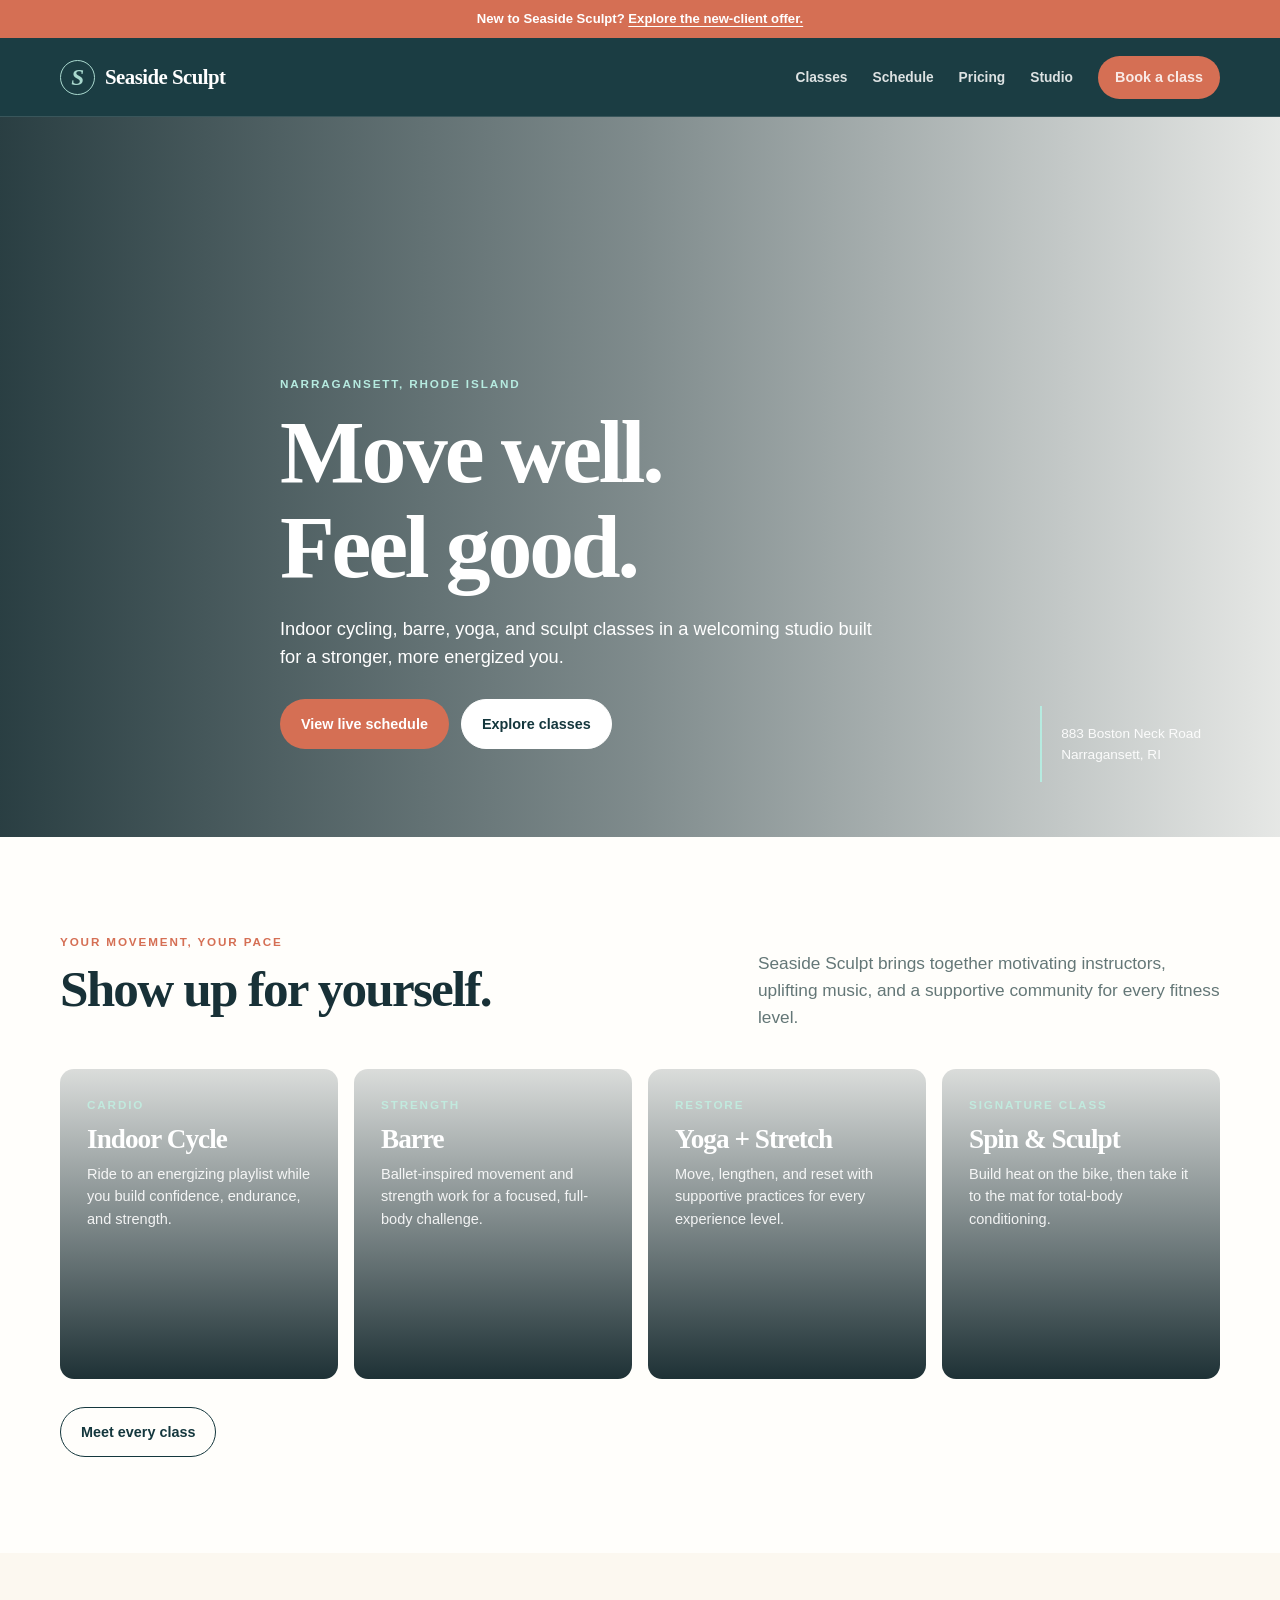
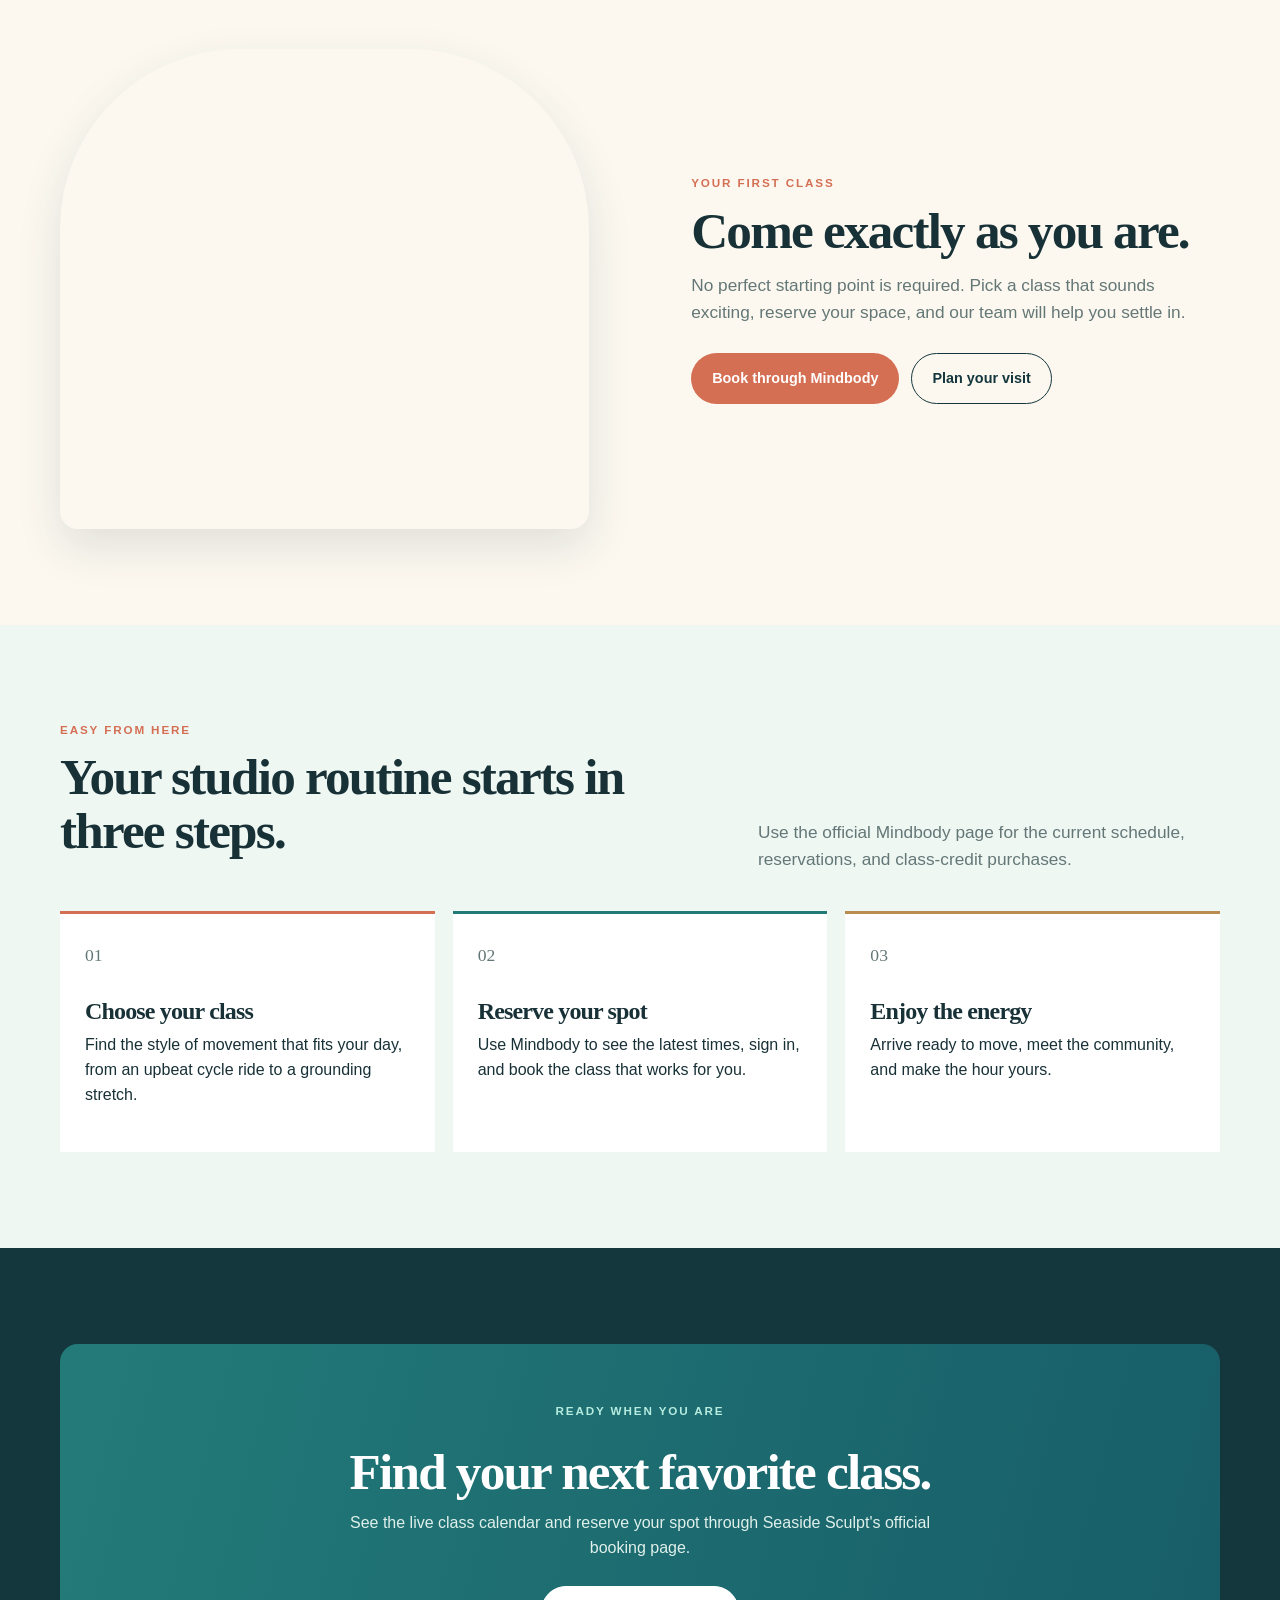
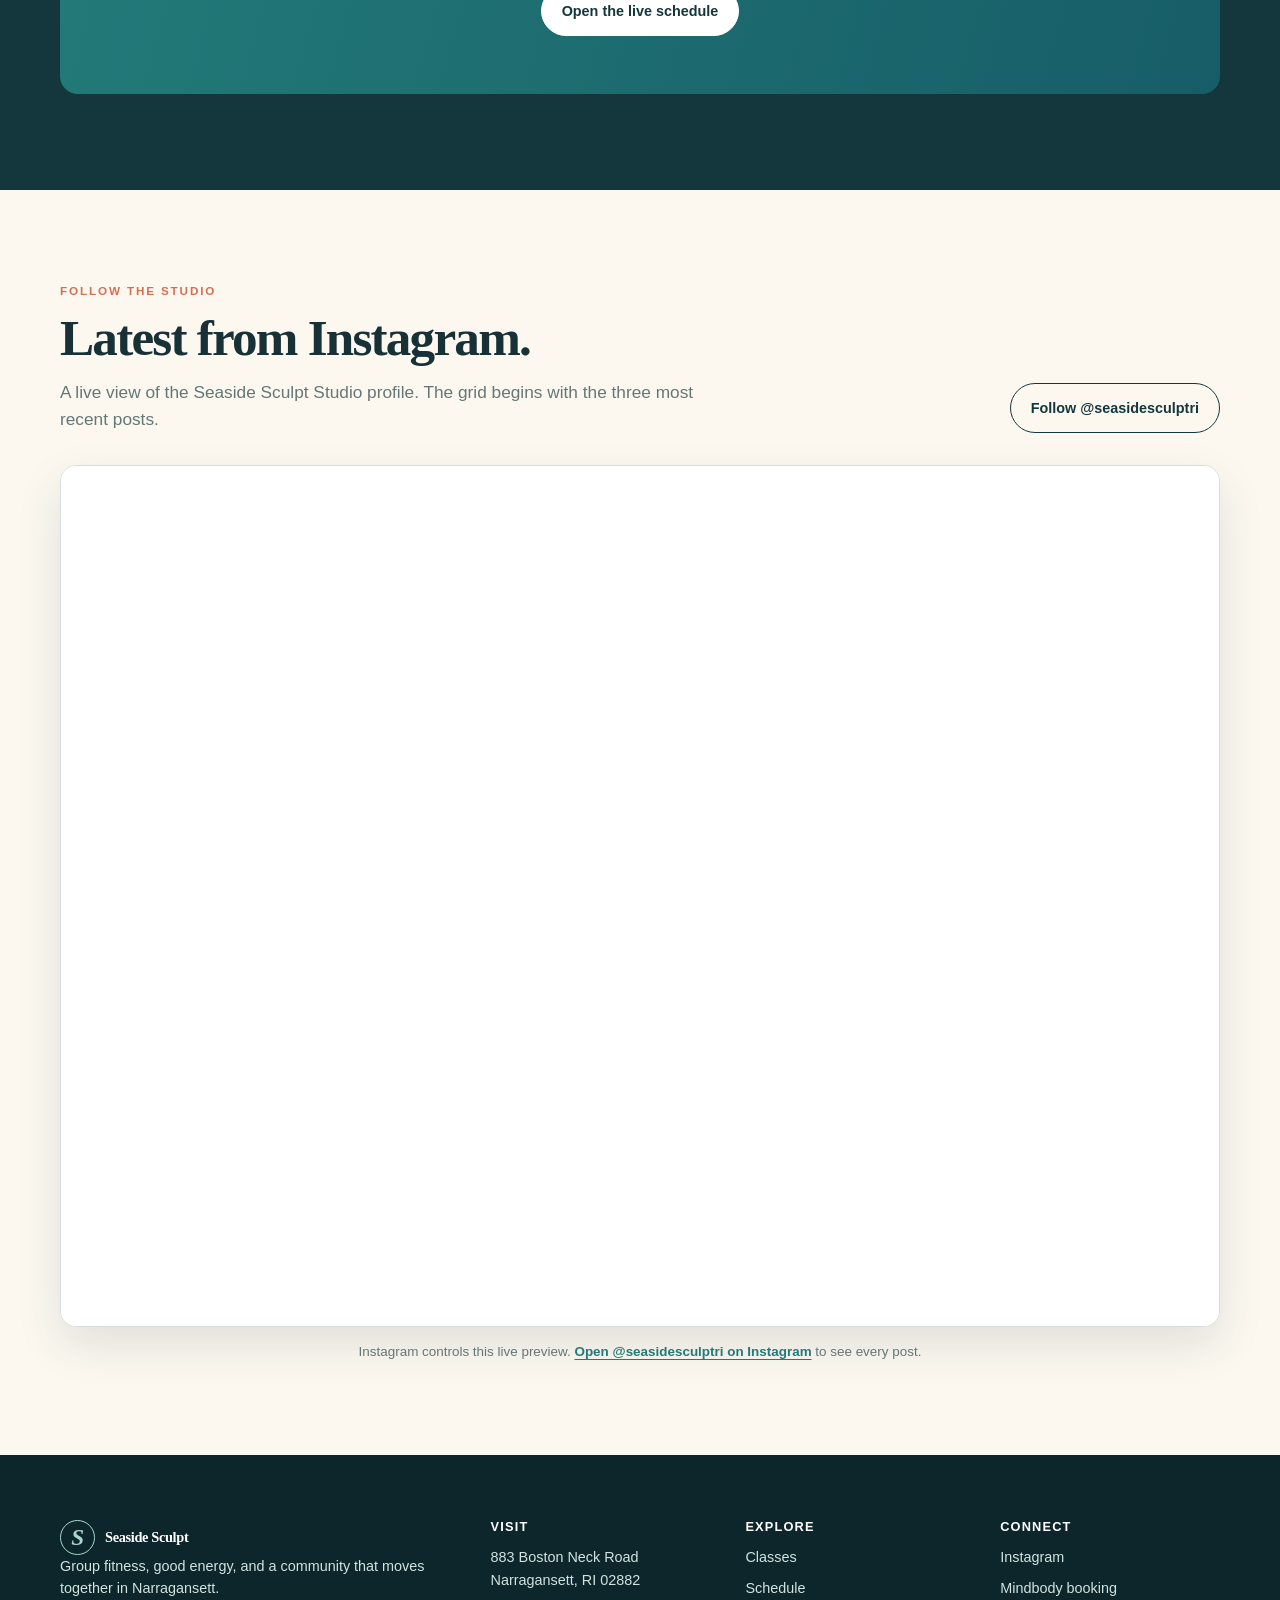
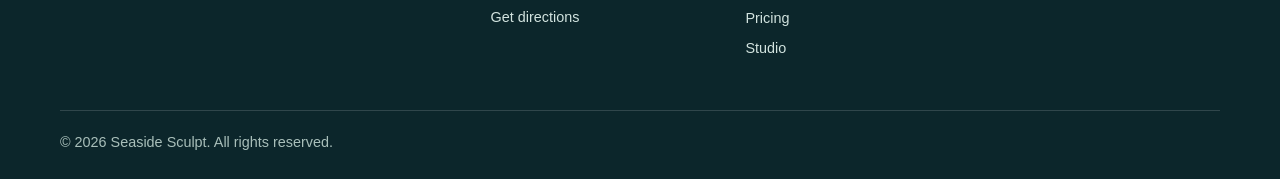
==== commit 5ff789d3: "Add live Instagram profile preview Co-authored-by: Copilot App <223556219+Copilot@users.noreply.gith" ====
--- a/index.html
+++ b/index.html
@@ -86,13 +86,33 @@
         <a class="button light" href="https://www.mindbodyonline.com/explore/locations/seaside-sculpt" target="_blank" rel="noopener noreferrer">Open the live schedule</a>
       </div>
     </section>
+    <section class="instagram-section" aria-labelledby="instagram-heading">
+      <div class="container">
+        <div class="instagram-header">
+          <div>
+            <p class="eyebrow">Follow the studio</p>
+            <h2 id="instagram-heading">Latest from Instagram.</h2>
+            <p class="lede">A live view of the Seaside Sculpt Studio profile. The grid begins with the three most recent posts.</p>
+          </div>
+          <a class="button secondary" href="https://www.instagram.com/seasidesculptri/" target="_blank" rel="noopener noreferrer">Follow @seasidesculptri</a>
+        </div>
+        <div class="instagram-preview">
+          <iframe
+            src="https://www.instagram.com/seasidesculptri/embed/"
+            title="The three most recent posts from Seaside Sculpt Studio on Instagram"
+            loading="lazy"
+            referrerpolicy="strict-origin-when-cross-origin"></iframe>
+        </div>
+        <p class="instagram-note">Instagram controls this live preview. <a href="https://www.instagram.com/seasidesculptri/" target="_blank" rel="noopener noreferrer">Open @seasidesculptri on Instagram</a> to see every post.</p>
+      </div>
+    </section>
   </main>
   <footer class="site-footer">
     <div class="container footer-grid">
       <div><a class="brand" href="./"><span class="brand-mark" aria-hidden="true">S</span>Seaside Sculpt</a><p>Group fitness, good energy, and a community that moves together in Narragansett.</p></div>
       <div><h3>Visit</h3><p>883 Boston Neck Road<br>Narragansett, RI 02882</p><a href="https://www.google.com/maps/search/?api=1&amp;query=883+Boston+Neck+Road,+Narragansett,+RI+02882" target="_blank" rel="noopener noreferrer">Get directions</a></div>
       <div><h3>Explore</h3><div class="footer-links"><a href="classes/">Classes</a><a href="schedule/">Schedule</a><a href="pricing/">Pricing</a><a href="visit/">Studio</a></div></div>
-      <div><h3>Connect</h3><div class="footer-links"><a href="https://www.instagram.com/gansettseasidesculpt" target="_blank" rel="noopener noreferrer">Instagram</a><a href="https://www.mindbodyonline.com/explore/locations/seaside-sculpt" target="_blank" rel="noopener noreferrer">Mindbody booking</a></div></div>
+      <div><h3>Connect</h3><div class="footer-links"><a href="https://www.instagram.com/seasidesculptri/" target="_blank" rel="noopener noreferrer">Instagram</a><a href="https://www.mindbodyonline.com/explore/locations/seaside-sculpt" target="_blank" rel="noopener noreferrer">Mindbody booking</a></div></div>
     </div>
     <div class="container"><p class="copyright">© <span id="year">2026</span> Seaside Sculpt. All rights reserved.</p></div>
   </footer>
--- a/styles.css
+++ b/styles.css
@@ -92,6 +92,14 @@
 .callout { padding: 58px clamp(25px, 6vw, 78px); border-radius: 18px; background: linear-gradient(105deg, var(--teal), #175d68); color: white; text-align: center; }
 .callout h2 { margin-bottom: 12px; }
 .callout p { max-width: 590px; margin: 0 auto 25px; color: #e0f0eb; }
+.instagram-section { padding: 92px 0; background: var(--cream); }
+.instagram-header { display: flex; align-items: end; justify-content: space-between; gap: 30px; margin-bottom: 32px; }
+.instagram-header .lede { margin-bottom: 0; }
+.instagram-header .button { flex-shrink: 0; }
+.instagram-preview { min-height: 690px; overflow: hidden; border: 1px solid var(--line); border-radius: 16px; background: white; box-shadow: var(--shadow); }
+.instagram-preview iframe { display: block; width: 100%; height: 860px; border: 0; background: white; }
+.instagram-note { margin: 15px 0 0; color: var(--muted); font-size: .84rem; text-align: center; }
+.instagram-note a { color: var(--teal); font-weight: 800; text-decoration: underline; text-underline-offset: 3px; }
 
 .page-hero { padding: 97px 0 80px; background: linear-gradient(120deg, var(--mist), var(--cream)); }
 .page-hero .lede { margin-bottom: 0; }
@@ -194,6 +202,9 @@
   .section { padding: 68px 0; }
   .section-heading, .split, .booking-shell { grid-template-columns: 1fr; }
   .section-heading { gap: 5px; margin-bottom: 30px; }
+  .instagram-header { align-items: start; flex-direction: column; gap: 18px; }
+  .instagram-preview { min-height: 550px; }
+  .instagram-preview iframe { height: 700px; }
   .image-panel { min-height: 340px; order: -1; border-radius: 120px 120px 14px 14px; }
   .class-grid, .offer-grid, .visit-grid, .feature-list, .metrics, .form-grid { grid-template-columns: 1fr; }
   .booking-aside { min-height: 245px; }
